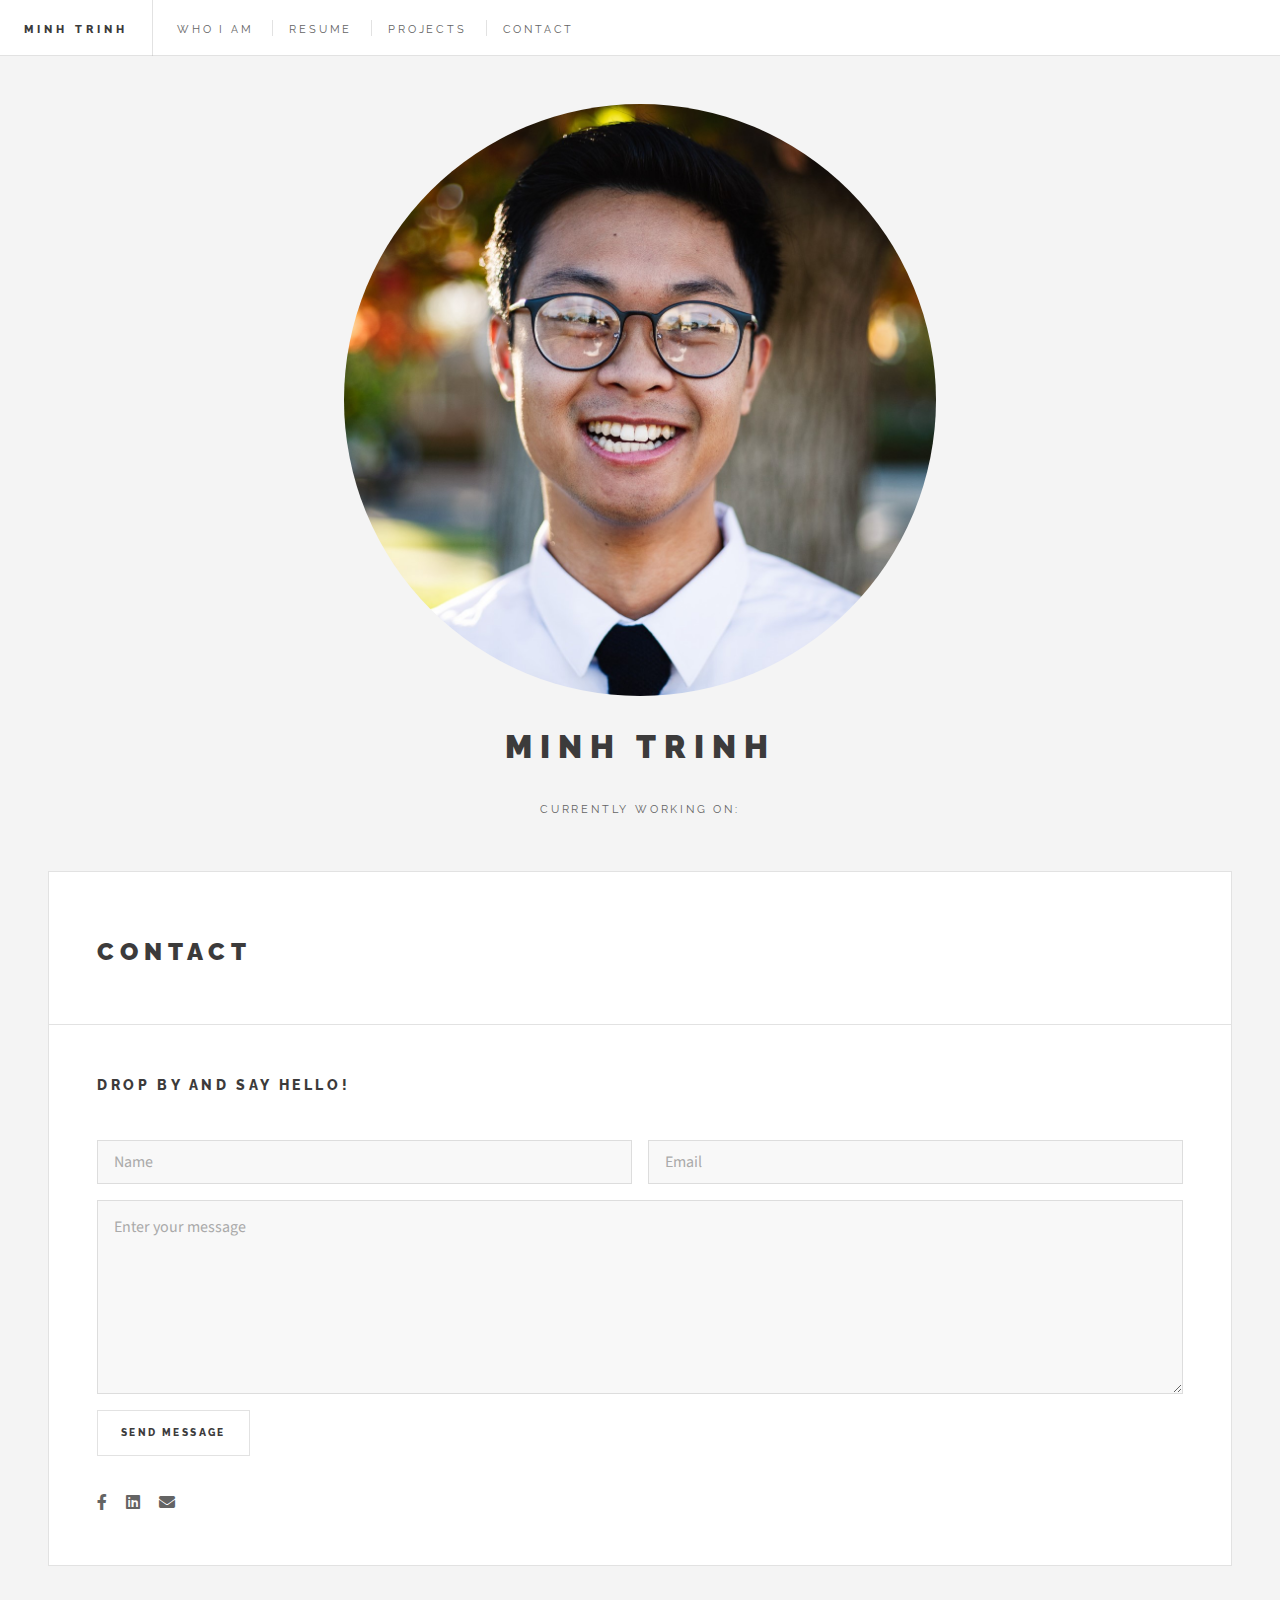
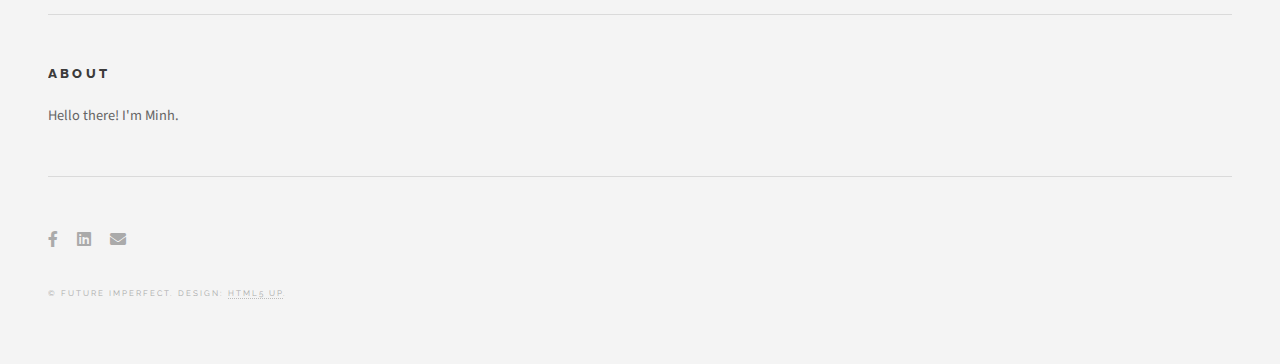
==== contact.html @ dbd1bdc2 "1st commit" ====
<!DOCTYPE HTML>
<!--
	Future Imperfect by HTML5 UP
	html5up.net | @ajlkn
	Free for personal and commercial use under the CCA 3.0 license (html5up.net/license)
-->
<html>
	<head>
		<title>Minh Trinh</title>
		<meta charset="utf-8" />
		<meta name="viewport" content="width=device-width, initial-scale=1, user-scalable=no" />
		<link rel="stylesheet" href="assets/css/main.css" />
	</head>
	<body class="is-preload">

		<!-- Wrapper -->
			<div id="wrapper">

				<!-- Header -->
					<header id="header">
						<h1><a href="index.html">Minh Trinh</a></h1>
						<nav class="links">
							<ul>
								<li><a href="whoiam.html">Who I am</a></li>
								<li><a href="resume.html">Resume</a></li>
								<li><a href="projects.html">Projects</a></li>
								<li><a href="contact.html">Contact</a></li>
							</ul>
						</nav>
					</header>

				<!-- Main -->
					<div id="main">

						<!-- Post -->
							<article class="post">
								<header>
									<div class="title">
										<h2>Contact</a></h2>
									</div>
								</header>
								
								<!-- Form -->
								<section>
									<h3>Drop by and say hello!</h3>
									<br>
									<form method="post" action="send_mail.php">
										<div class="row gtr-uniform">
											<div class="col-6 col-12-xsmall">
												<input type="text" name="name" id="name" value="" placeholder="Name" />
											</div>
											<div class="col-6 col-12-xsmall">
												<input type="email" name="email" id="email" value="" placeholder="Email" />
											</div>
											<div class="col-12">
												<textarea name="comments" id="comments" placeholder="Enter your message" rows="6" maxlength="500"></textarea>
											</div>
											<div class="col-12">
												<ul class="actions">
													<li><input type="submit" value="Send Message" /></li>
												</ul>
											</div>
										</div>
									</form>
								</section>

								<ul class="icons">
									<!-- <li><a href="#" class="icon brands fa-twitter"><span class="label">Twitter</span></a></li> -->
									<li><a href="#" class="icon brands fa-facebook-f"><span class="label">Facebook</span></a></li>
									<!-- <li><a href="#" class="icon brands fa-quote-right"><span class="label">Quotes</span></a></li> -->
									<li><a href="https://www.linkedin.com/in/m-trinh/" class="icon brands fa-linkedin"><span class="label">LinkedIn</span></a></li>
									<li><a href="mailto:mtrinh11@gmail.com" class="icon solid fa-envelope"><span class="label">Email</span></a></li>
								</ul>
							</article>
					</div>

				<!-- Left Sidebar -->
					<section id="sidebar">

						<!-- Intro -->
							<section id="intro">
								<a href="whoiam.html" class="logo"><img src="images/profpic.jpg" alt="Profile Pic" /></a>
								<header>
									<h2>Minh Trinh</h2>
									<p>currently working on: <br>  </p>
								</header>
							</section>

						<!-- About -->
							<section class="blurb">
								<h2>About</h2>
								<p>Hello there! I'm Minh.</p>
								<!-- <ul class="actions">
									<li><a href="#" class="button">Learn More</a></li>
								</ul> -->
							</section>

						<!-- Footer -->
							<section id="footer">
								<ul class="icons">
									<!-- <li><a href="#" class="icon brands fa-twitter"><span class="label">Twitter</span></a></li> -->
									<li><a href="#" class="icon brands fa-facebook-f"><span class="label">Facebook</span></a></li>
									<!-- <li><a href="#" class="icon brands fa-instagram"><span class="label">Instagram</span></a></li> -->
									<li><a href="https://www.linkedin.com/in/m-trinh/" class="icon brands fa-linkedin"><span class="label">LinkedIn</span></a></li>
									<li><a href="mailto:mtrinh11@gmail.com" class="icon solid fa-envelope"><span class="label">Email</span></a></li>
								</ul>
								<p class="copyright">&copy; Future Imperfect. Design: <a href="http://html5up.net">HTML5 UP</a>.</p>
							</section>

					</section>

			</div>

		<!-- Scripts -->
			<script src="assets/js/jquery.min.js"></script>
			<script src="assets/js/browser.min.js"></script>
			<script src="assets/js/breakpoints.min.js"></script>
			<script src="assets/js/util.js"></script>
			<script src="assets/js/main.js"></script>

	</body>
</html>
---- assets/css/main.css ----
@import url(fontawesome-all.min.css);
@import url("https://fonts.googleapis.com/css?family=Source+Sans+Pro:400,700|Raleway:400,800,900");

/*
	Future Imperfect by HTML5 UP
	html5up.net | @ajlkn
	Free for personal and commercial use under the CCA 3.0 license (html5up.net/license)
*/

html, body, div, span, applet, object,
iframe, h1, h2, h3, h4, h5, h6, p, blockquote,
pre, a, abbr, acronym, address, big, cite,
code, del, dfn, em, img, ins, kbd, q, s, samp,
small, strike, strong, sub, sup, tt, var, b,
u, i, center, dl, dt, dd, ol, ul, li, fieldset,
form, label, legend, table, caption, tbody,
tfoot, thead, tr, th, td, article, aside,
canvas, details, embed, figure, figcaption,
footer, header, hgroup, menu, nav, output, ruby,
section, summary, time, mark, audio, video {
	margin: 0;
	padding: 0;
	border: 0;
	font-size: 100%;
	font: inherit;
	vertical-align: baseline;}

article, aside, details, figcaption, figure,
footer, header, hgroup, menu, nav, section {
	display: block;}

body {
	line-height: 1;
}

ol, ul {
	list-style: none;
}

blockquote, q {
	quotes: none;
}

	blockquote:before, blockquote:after, q:before, q:after {
		content: '';
		content: none;
	}

table {
	border-collapse: collapse;
	border-spacing: 0;
}

body {
	-webkit-text-size-adjust: none;
}

mark {
	background-color: transparent;
	color: inherit;
}

input::-moz-focus-inner {
	border: 0;
	padding: 0;
}

input, select, textarea {
	-moz-appearance: none;
	-webkit-appearance: none;
	-ms-appearance: none;
	appearance: none;
}

/* Basic */

	@-ms-viewport {
		width: device-width;
	}

	body {
		-ms-overflow-style: scrollbar;
	}

	@media screen and (max-width: 480px) {

		html, body {
			min-width: 320px;
		}

	}

	html {
		box-sizing: border-box;
	}

	*, *:before, *:after {
		box-sizing: inherit;
	}

	body {
		background: #f4f4f4;
	}

		body.is-preload *, body.is-preload *:before, body.is-preload *:after {
			-moz-animation: none !important;
			-webkit-animation: none !important;
			-ms-animation: none !important;
			animation: none !important;
			-moz-transition: none !important;
			-webkit-transition: none !important;
			-ms-transition: none !important;
			transition: none !important;
		}

/* Type */

	body, input, select, textarea {
		color: #646464;
		font-family: "Source Sans Pro", Helvetica, sans-serif;
		font-size: 14pt;
		font-weight: 400;
		line-height: 1.75;
	}

		@media screen and (max-width: 1680px) {

			body, input, select, textarea {
				font-size: 12pt;
			}

		}

		@media screen and (max-width: 1280px) {

			body, input, select, textarea {
				font-size: 12pt;
			}

		}

		@media screen and (max-width: 980px) {

			body, input, select, textarea {
				font-size: 12pt;
			}

		}

		@media screen and (max-width: 736px) {

			body, input, select, textarea {
				font-size: 12pt;
			}

		}

		@media screen and (max-width: 480px) {

			body, input, select, textarea {
				font-size: 12pt;
			}

		}

	a {
		-moz-transition: color 0.2s ease, border-bottom-color 0.2s ease;
		-webkit-transition: color 0.2s ease, border-bottom-color 0.2s ease;
		-ms-transition: color 0.2s ease, border-bottom-color 0.2s ease;
		transition: color 0.2s ease, border-bottom-color 0.2s ease;
		border-bottom: dotted 1px rgba(160, 160, 160, 0.65);
		color: inherit;
		text-decoration: none;
	}

		a:before {
			-moz-transition: color 0.2s ease;
			-webkit-transition: color 0.2s ease;
			-ms-transition: color 0.2s ease;
			transition: color 0.2s ease;
		}

		a:hover {
			border-bottom-color: transparent;
			color: #2ebaae !important;
		}

			a:hover:before {
				color: #2ebaae !important;
			}

	strong, b {
		color: #3c3b3b;
		font-weight: 700;
	}

	em, i {
		font-style: italic;
	}

	p {
		margin: 0 0 2em 0;
	}

	h1, h2, h3, h4, h5, h6 {
		color: #3c3b3b;
		font-family: "Raleway", Helvetica, sans-serif;
		font-weight: 800;
		letter-spacing: 0.25em;
		line-height: 1.65;
		margin: 0 0 1em 0;
		text-transform: uppercase;
	}

		h1 a, h2 a, h3 a, h4 a, h5 a, h6 a {
			color: inherit;
			border-bottom: 0;
		}

	h2 {
		font-size: 1.1em;
	}

	h3 {
		font-size: 0.9em;
	}

	h4 {
		font-size: 0.7em;
	}

	h5 {
		font-size: 0.7em;
	}

	h6 {
		font-size: 0.7em;
	}

	sub {
		font-size: 0.8em;
		position: relative;
		top: 0.5em;
	}

	sup {
		font-size: 0.8em;
		position: relative;
		top: -0.5em;
	}

	blockquote {
		border-left: solid 4px rgba(160, 160, 160, 0.3);
		font-style: italic;
		margin: 0 0 2em 0;
		padding: 0.5em 0 0.5em 2em;
	}

	code {
		background: rgba(160, 160, 160, 0.075);
		border: solid 1px rgba(160, 160, 160, 0.3);
		font-family: "Courier New", monospace;
		font-size: 0.9em;
		margin: 0 0.25em;
		padding: 0.25em 0.65em;
	}

	pre {
		-webkit-overflow-scrolling: touch;
		font-family: "Courier New", monospace;
		font-size: 0.9em;
		margin: 0 0 2em 0;
	}

		pre code {
			display: block;
			line-height: 1.75em;
			padding: 1em 1.5em;
			overflow-x: auto;
		}

	hr {
		border: 0;
		border-bottom: solid 1px rgba(160, 160, 160, 0.3);
		margin: 2em 0;
	}

		hr.major {
			margin: 3em 0;
		}

	.align-left {
		text-align: left;
	}

	.align-center {
		text-align: center;
	}

	.align-right {
		text-align: right;
	}

/* Row */

	.row {
		display: flex;
		flex-wrap: wrap;
		box-sizing: border-box;
		align-items: stretch;
	}

		.row > * {
			box-sizing: border-box;
		}

		.row.gtr-uniform > * > :last-child {
			margin-bottom: 0;
		}

		.row.aln-left {
			justify-content: flex-start;
		}

		.row.aln-center {
			justify-content: center;
		}

		.row.aln-right {
			justify-content: flex-end;
		}

		.row.aln-top {
			align-items: flex-start;
		}

		.row.aln-middle {
			align-items: center;
		}

		.row.aln-bottom {
			align-items: flex-end;
		}

		.row > .imp {
			order: -1;
		}

		.row > .col-1 {
			width: 8.33333%;
		}

		.row > .off-1 {
			margin-left: 8.33333%;
		}

		.row > .col-2 {
			width: 16.66667%;
		}

		.row > .off-2 {
			margin-left: 16.66667%;
		}

		.row > .col-3 {
			width: 25%;
		}

		.row > .off-3 {
			margin-left: 25%;
		}

		.row > .col-4 {
			width: 33.33333%;
		}

		.row > .off-4 {
			margin-left: 33.33333%;
		}

		.row > .col-5 {
			width: 41.66667%;
		}

		.row > .off-5 {
			margin-left: 41.66667%;
		}

		.row > .col-6 {
			width: 50%;
		}

		.row > .off-6 {
			margin-left: 50%;
		}

		.row > .col-7 {
			width: 58.33333%;
		}

		.row > .off-7 {
			margin-left: 58.33333%;
		}

		.row > .col-8 {
			width: 66.66667%;
		}

		.row > .off-8 {
			margin-left: 66.66667%;
		}

		.row > .col-9 {
			width: 75%;
		}

		.row > .off-9 {
			margin-left: 75%;
		}

		.row > .col-10 {
			width: 83.33333%;
		}

		.row > .off-10 {
			margin-left: 83.33333%;
		}

		.row > .col-11 {
			width: 91.66667%;
		}

		.row > .off-11 {
			margin-left: 91.66667%;
		}

		.row > .col-12 {
			width: 100%;
		}

		.row > .off-12 {
			margin-left: 100%;
		}

		.row.gtr-0 {
			margin-top: 0;
			margin-left: 0em;
		}

			.row.gtr-0 > * {
				padding: 0 0 0 0em;
			}

			.row.gtr-0.gtr-uniform {
				margin-top: 0em;
			}

				.row.gtr-0.gtr-uniform > * {
					padding-top: 0em;
				}

		.row.gtr-25 {
			margin-top: 0;
			margin-left: -0.25em;
		}

			.row.gtr-25 > * {
				padding: 0 0 0 0.25em;
			}

			.row.gtr-25.gtr-uniform {
				margin-top: -0.25em;
			}

				.row.gtr-25.gtr-uniform > * {
					padding-top: 0.25em;
				}

		.row.gtr-50 {
			margin-top: 0;
			margin-left: -0.5em;
		}

			.row.gtr-50 > * {
				padding: 0 0 0 0.5em;
			}

			.row.gtr-50.gtr-uniform {
				margin-top: -0.5em;
			}

				.row.gtr-50.gtr-uniform > * {
					padding-top: 0.5em;
				}

		.row {
			margin-top: 0;
			margin-left: -1em;
		}

			.row > * {
				padding: 0 0 0 1em;
			}

			.row.gtr-uniform {
				margin-top: -1em;
			}

				.row.gtr-uniform > * {
					padding-top: 1em;
				}

		.row.gtr-150 {
			margin-top: 0;
			margin-left: -1.5em;
		}

			.row.gtr-150 > * {
				padding: 0 0 0 1.5em;
			}

			.row.gtr-150.gtr-uniform {
				margin-top: -1.5em;
			}

				.row.gtr-150.gtr-uniform > * {
					padding-top: 1.5em;
				}

		.row.gtr-200 {
			margin-top: 0;
			margin-left: -2em;
		}

			.row.gtr-200 > * {
				padding: 0 0 0 2em;
			}

			.row.gtr-200.gtr-uniform {
				margin-top: -2em;
			}

				.row.gtr-200.gtr-uniform > * {
					padding-top: 2em;
				}

		@media screen and (max-width: 1680px) {

			.row {
				display: flex;
				flex-wrap: wrap;
				box-sizing: border-box;
				align-items: stretch;
			}

				.row > * {
					box-sizing: border-box;
				}

				.row.gtr-uniform > * > :last-child {
					margin-bottom: 0;
				}

				.row.aln-left {
					justify-content: flex-start;
				}

				.row.aln-center {
					justify-content: center;
				}

				.row.aln-right {
					justify-content: flex-end;
				}

				.row.aln-top {
					align-items: flex-start;
				}

				.row.aln-middle {
					align-items: center;
				}

				.row.aln-bottom {
					align-items: flex-end;
				}

				.row > .imp-xlarge {
					order: -1;
				}

				.row > .col-1-xlarge {
					width: 8.33333%;
				}

				.row > .off-1-xlarge {
					margin-left: 8.33333%;
				}

				.row > .col-2-xlarge {
					width: 16.66667%;
				}

				.row > .off-2-xlarge {
					margin-left: 16.66667%;
				}

				.row > .col-3-xlarge {
					width: 25%;
				}

				.row > .off-3-xlarge {
					margin-left: 25%;
				}

				.row > .col-4-xlarge {
					width: 33.33333%;
				}

				.row > .off-4-xlarge {
					margin-left: 33.33333%;
				}

				.row > .col-5-xlarge {
					width: 41.66667%;
				}

				.row > .off-5-xlarge {
					margin-left: 41.66667%;
				}

				.row > .col-6-xlarge {
					width: 50%;
				}

				.row > .off-6-xlarge {
					margin-left: 50%;
				}

				.row > .col-7-xlarge {
					width: 58.33333%;
				}

				.row > .off-7-xlarge {
					margin-left: 58.33333%;
				}

				.row > .col-8-xlarge {
					width: 66.66667%;
				}

				.row > .off-8-xlarge {
					margin-left: 66.66667%;
				}

				.row > .col-9-xlarge {
					width: 75%;
				}

				.row > .off-9-xlarge {
					margin-left: 75%;
				}

				.row > .col-10-xlarge {
					width: 83.33333%;
				}

				.row > .off-10-xlarge {
					margin-left: 83.33333%;
				}

				.row > .col-11-xlarge {
					width: 91.66667%;
				}

				.row > .off-11-xlarge {
					margin-left: 91.66667%;
				}

				.row > .col-12-xlarge {
					width: 100%;
				}

				.row > .off-12-xlarge {
					margin-left: 100%;
				}

				.row.gtr-0 {
					margin-top: 0;
					margin-left: 0em;
				}

					.row.gtr-0 > * {
						padding: 0 0 0 0em;
					}

					.row.gtr-0.gtr-uniform {
						margin-top: 0em;
					}

						.row.gtr-0.gtr-uniform > * {
							padding-top: 0em;
						}

				.row.gtr-25 {
					margin-top: 0;
					margin-left: -0.25em;
				}

					.row.gtr-25 > * {
						padding: 0 0 0 0.25em;
					}

					.row.gtr-25.gtr-uniform {
						margin-top: -0.25em;
					}

						.row.gtr-25.gtr-uniform > * {
							padding-top: 0.25em;
						}

				.row.gtr-50 {
					margin-top: 0;
					margin-left: -0.5em;
				}

					.row.gtr-50 > * {
						padding: 0 0 0 0.5em;
					}

					.row.gtr-50.gtr-uniform {
						margin-top: -0.5em;
					}

						.row.gtr-50.gtr-uniform > * {
							padding-top: 0.5em;
						}

				.row {
					margin-top: 0;
					margin-left: -1em;
				}

					.row > * {
						padding: 0 0 0 1em;
					}

					.row.gtr-uniform {
						margin-top: -1em;
					}

						.row.gtr-uniform > * {
							padding-top: 1em;
						}

				.row.gtr-150 {
					margin-top: 0;
					margin-left: -1.5em;
				}

					.row.gtr-150 > * {
						padding: 0 0 0 1.5em;
					}

					.row.gtr-150.gtr-uniform {
						margin-top: -1.5em;
					}

						.row.gtr-150.gtr-uniform > * {
							padding-top: 1.5em;
						}

				.row.gtr-200 {
					margin-top: 0;
					margin-left: -2em;
				}

					.row.gtr-200 > * {
						padding: 0 0 0 2em;
					}

					.row.gtr-200.gtr-uniform {
						margin-top: -2em;
					}

						.row.gtr-200.gtr-uniform > * {
							padding-top: 2em;
						}

		}

		@media screen and (max-width: 1280px) {

			.row {
				display: flex;
				flex-wrap: wrap;
				box-sizing: border-box;
				align-items: stretch;
			}

				.row > * {
					box-sizing: border-box;
				}

				.row.gtr-uniform > * > :last-child {
					margin-bottom: 0;
				}

				.row.aln-left {
					justify-content: flex-start;
				}

				.row.aln-center {
					justify-content: center;
				}

				.row.aln-right {
					justify-content: flex-end;
				}

				.row.aln-top {
					align-items: flex-start;
				}

				.row.aln-middle {
					align-items: center;
				}

				.row.aln-bottom {
					align-items: flex-end;
				}

				.row > .imp-large {
					order: -1;
				}

				.row > .col-1-large {
					width: 8.33333%;
				}

				.row > .off-1-large {
					margin-left: 8.33333%;
				}

				.row > .col-2-large {
					width: 16.66667%;
				}

				.row > .off-2-large {
					margin-left: 16.66667%;
				}

				.row > .col-3-large {
					width: 25%;
				}

				.row > .off-3-large {
					margin-left: 25%;
				}

				.row > .col-4-large {
					width: 33.33333%;
				}

				.row > .off-4-large {
					margin-left: 33.33333%;
				}

				.row > .col-5-large {
					width: 41.66667%;
				}

				.row > .off-5-large {
					margin-left: 41.66667%;
				}

				.row > .col-6-large {
					width: 50%;
				}

				.row > .off-6-large {
					margin-left: 50%;
				}

				.row > .col-7-large {
					width: 58.33333%;
				}

				.row > .off-7-large {
					margin-left: 58.33333%;
				}

				.row > .col-8-large {
					width: 66.66667%;
				}

				.row > .off-8-large {
					margin-left: 66.66667%;
				}

				.row > .col-9-large {
					width: 75%;
				}

				.row > .off-9-large {
					margin-left: 75%;
				}

				.row > .col-10-large {
					width: 83.33333%;
				}

				.row > .off-10-large {
					margin-left: 83.33333%;
				}

				.row > .col-11-large {
					width: 91.66667%;
				}

				.row > .off-11-large {
					margin-left: 91.66667%;
				}

				.row > .col-12-large {
					width: 100%;
				}

				.row > .off-12-large {
					margin-left: 100%;
				}

				.row.gtr-0 {
					margin-top: 0;
					margin-left: 0em;
				}

					.row.gtr-0 > * {
						padding: 0 0 0 0em;
					}

					.row.gtr-0.gtr-uniform {
						margin-top: 0em;
					}

						.row.gtr-0.gtr-uniform > * {
							padding-top: 0em;
						}

				.row.gtr-25 {
					margin-top: 0;
					margin-left: -0.25em;
				}

					.row.gtr-25 > * {
						padding: 0 0 0 0.25em;
					}

					.row.gtr-25.gtr-uniform {
						margin-top: -0.25em;
					}

						.row.gtr-25.gtr-uniform > * {
							padding-top: 0.25em;
						}

				.row.gtr-50 {
					margin-top: 0;
					margin-left: -0.5em;
				}

					.row.gtr-50 > * {
						padding: 0 0 0 0.5em;
					}

					.row.gtr-50.gtr-uniform {
						margin-top: -0.5em;
					}

						.row.gtr-50.gtr-uniform > * {
							padding-top: 0.5em;
						}

				.row {
					margin-top: 0;
					margin-left: -1em;
				}

					.row > * {
						padding: 0 0 0 1em;
					}

					.row.gtr-uniform {
						margin-top: -1em;
					}

						.row.gtr-uniform > * {
							padding-top: 1em;
						}

				.row.gtr-150 {
					margin-top: 0;
					margin-left: -1.5em;
				}

					.row.gtr-150 > * {
						padding: 0 0 0 1.5em;
					}

					.row.gtr-150.gtr-uniform {
						margin-top: -1.5em;
					}

						.row.gtr-150.gtr-uniform > * {
							padding-top: 1.5em;
						}

				.row.gtr-200 {
					margin-top: 0;
					margin-left: -2em;
				}

					.row.gtr-200 > * {
						padding: 0 0 0 2em;
					}

					.row.gtr-200.gtr-uniform {
						margin-top: -2em;
					}

						.row.gtr-200.gtr-uniform > * {
							padding-top: 2em;
						}

		}

		@media screen and (max-width: 980px) {

			.row {
				display: flex;
				flex-wrap: wrap;
				box-sizing: border-box;
				align-items: stretch;
			}

				.row > * {
					box-sizing: border-box;
				}

				.row.gtr-uniform > * > :last-child {
					margin-bottom: 0;
				}

				.row.aln-left {
					justify-content: flex-start;
				}

				.row.aln-center {
					justify-content: center;
				}

				.row.aln-right {
					justify-content: flex-end;
				}

				.row.aln-top {
					align-items: flex-start;
				}

				.row.aln-middle {
					align-items: center;
				}

				.row.aln-bottom {
					align-items: flex-end;
				}

				.row > .imp-medium {
					order: -1;
				}

				.row > .col-1-medium {
					width: 8.33333%;
				}

				.row > .off-1-medium {
					margin-left: 8.33333%;
				}

				.row > .col-2-medium {
					width: 16.66667%;
				}

				.row > .off-2-medium {
					margin-left: 16.66667%;
				}

				.row > .col-3-medium {
					width: 25%;
				}

				.row > .off-3-medium {
					margin-left: 25%;
				}

				.row > .col-4-medium {
					width: 33.33333%;
				}

				.row > .off-4-medium {
					margin-left: 33.33333%;
				}

				.row > .col-5-medium {
					width: 41.66667%;
				}

				.row > .off-5-medium {
					margin-left: 41.66667%;
				}

				.row > .col-6-medium {
					width: 50%;
				}

				.row > .off-6-medium {
					margin-left: 50%;
				}

				.row > .col-7-medium {
					width: 58.33333%;
				}

				.row > .off-7-medium {
					margin-left: 58.33333%;
				}

				.row > .col-8-medium {
					width: 66.66667%;
				}

				.row > .off-8-medium {
					margin-left: 66.66667%;
				}

				.row > .col-9-medium {
					width: 75%;
				}

				.row > .off-9-medium {
					margin-left: 75%;
				}

				.row > .col-10-medium {
					width: 83.33333%;
				}

				.row > .off-10-medium {
					margin-left: 83.33333%;
				}

				.row > .col-11-medium {
					width: 91.66667%;
				}

				.row > .off-11-medium {
					margin-left: 91.66667%;
				}

				.row > .col-12-medium {
					width: 100%;
				}

				.row > .off-12-medium {
					margin-left: 100%;
				}

				.row.gtr-0 {
					margin-top: 0;
					margin-left: 0em;
				}

					.row.gtr-0 > * {
						padding: 0 0 0 0em;
					}

					.row.gtr-0.gtr-uniform {
						margin-top: 0em;
					}

						.row.gtr-0.gtr-uniform > * {
							padding-top: 0em;
						}

				.row.gtr-25 {
					margin-top: 0;
					margin-left: -0.25em;
				}

					.row.gtr-25 > * {
						padding: 0 0 0 0.25em;
					}

					.row.gtr-25.gtr-uniform {
						margin-top: -0.25em;
					}

						.row.gtr-25.gtr-uniform > * {
							padding-top: 0.25em;
						}

				.row.gtr-50 {
					margin-top: 0;
					margin-left: -0.5em;
				}

					.row.gtr-50 > * {
						padding: 0 0 0 0.5em;
					}

					.row.gtr-50.gtr-uniform {
						margin-top: -0.5em;
					}

						.row.gtr-50.gtr-uniform > * {
							padding-top: 0.5em;
						}

				.row {
					margin-top: 0;
					margin-left: -1em;
				}

					.row > * {
						padding: 0 0 0 1em;
					}

					.row.gtr-uniform {
						margin-top: -1em;
					}

						.row.gtr-uniform > * {
							padding-top: 1em;
						}

				.row.gtr-150 {
					margin-top: 0;
					margin-left: -1.5em;
				}

					.row.gtr-150 > * {
						padding: 0 0 0 1.5em;
					}

					.row.gtr-150.gtr-uniform {
						margin-top: -1.5em;
					}

						.row.gtr-150.gtr-uniform > * {
							padding-top: 1.5em;
						}

				.row.gtr-200 {
					margin-top: 0;
					margin-left: -2em;
				}

					.row.gtr-200 > * {
						padding: 0 0 0 2em;
					}

					.row.gtr-200.gtr-uniform {
						margin-top: -2em;
					}

						.row.gtr-200.gtr-uniform > * {
							padding-top: 2em;
						}

		}

		@media screen and (max-width: 736px) {

			.row {
				display: flex;
				flex-wrap: wrap;
				box-sizing: border-box;
				align-items: stretch;
			}

				.row > * {
					box-sizing: border-box;
				}

				.row.gtr-uniform > * > :last-child {
					margin-bottom: 0;
				}

				.row.aln-left {
					justify-content: flex-start;
				}

				.row.aln-center {
					justify-content: center;
				}

				.row.aln-right {
					justify-content: flex-end;
				}

				.row.aln-top {
					align-items: flex-start;
				}

				.row.aln-middle {
					align-items: center;
				}

				.row.aln-bottom {
					align-items: flex-end;
				}

				.row > .imp-small {
					order: -1;
				}

				.row > .col-1-small {
					width: 8.33333%;
				}

				.row > .off-1-small {
					margin-left: 8.33333%;
				}

				.row > .col-2-small {
					width: 16.66667%;
				}

				.row > .off-2-small {
					margin-left: 16.66667%;
				}

				.row > .col-3-small {
					width: 25%;
				}

				.row > .off-3-small {
					margin-left: 25%;
				}

				.row > .col-4-small {
					width: 33.33333%;
				}

				.row > .off-4-small {
					margin-left: 33.33333%;
				}

				.row > .col-5-small {
					width: 41.66667%;
				}

				.row > .off-5-small {
					margin-left: 41.66667%;
				}

				.row > .col-6-small {
					width: 50%;
				}

				.row > .off-6-small {
					margin-left: 50%;
				}

				.row > .col-7-small {
					width: 58.33333%;
				}

				.row > .off-7-small {
					margin-left: 58.33333%;
				}

				.row > .col-8-small {
					width: 66.66667%;
				}

				.row > .off-8-small {
					margin-left: 66.66667%;
				}

				.row > .col-9-small {
					width: 75%;
				}

				.row > .off-9-small {
					margin-left: 75%;
				}

				.row > .col-10-small {
					width: 83.33333%;
				}

				.row > .off-10-small {
					margin-left: 83.33333%;
				}

				.row > .col-11-small {
					width: 91.66667%;
				}

				.row > .off-11-small {
					margin-left: 91.66667%;
				}

				.row > .col-12-small {
					width: 100%;
				}

				.row > .off-12-small {
					margin-left: 100%;
				}

				.row.gtr-0 {
					margin-top: 0;
					margin-left: 0em;
				}

					.row.gtr-0 > * {
						padding: 0 0 0 0em;
					}

					.row.gtr-0.gtr-uniform {
						margin-top: 0em;
					}

						.row.gtr-0.gtr-uniform > * {
							padding-top: 0em;
						}

				.row.gtr-25 {
					margin-top: 0;
					margin-left: -0.25em;
				}

					.row.gtr-25 > * {
						padding: 0 0 0 0.25em;
					}

					.row.gtr-25.gtr-uniform {
						margin-top: -0.25em;
					}

						.row.gtr-25.gtr-uniform > * {
							padding-top: 0.25em;
						}

				.row.gtr-50 {
					margin-top: 0;
					margin-left: -0.5em;
				}

					.row.gtr-50 > * {
						padding: 0 0 0 0.5em;
					}

					.row.gtr-50.gtr-uniform {
						margin-top: -0.5em;
					}

						.row.gtr-50.gtr-uniform > * {
							padding-top: 0.5em;
						}

				.row {
					margin-top: 0;
					margin-left: -1em;
				}

					.row > * {
						padding: 0 0 0 1em;
					}

					.row.gtr-uniform {
						margin-top: -1em;
					}

						.row.gtr-uniform > * {
							padding-top: 1em;
						}

				.row.gtr-150 {
					margin-top: 0;
					margin-left: -1.5em;
				}

					.row.gtr-150 > * {
						padding: 0 0 0 1.5em;
					}

					.row.gtr-150.gtr-uniform {
						margin-top: -1.5em;
					}

						.row.gtr-150.gtr-uniform > * {
							padding-top: 1.5em;
						}

				.row.gtr-200 {
					margin-top: 0;
					margin-left: -2em;
				}

					.row.gtr-200 > * {
						padding: 0 0 0 2em;
					}

					.row.gtr-200.gtr-uniform {
						margin-top: -2em;
					}

						.row.gtr-200.gtr-uniform > * {
							padding-top: 2em;
						}

		}

		@media screen and (max-width: 480px) {

			.row {
				display: flex;
				flex-wrap: wrap;
				box-sizing: border-box;
				align-items: stretch;
			}

				.row > * {
					box-sizing: border-box;
				}

				.row.gtr-uniform > * > :last-child {
					margin-bottom: 0;
				}

				.row.aln-left {
					justify-content: flex-start;
				}

				.row.aln-center {
					justify-content: center;
				}

				.row.aln-right {
					justify-content: flex-end;
				}

				.row.aln-top {
					align-items: flex-start;
				}

				.row.aln-middle {
					align-items: center;
				}

				.row.aln-bottom {
					align-items: flex-end;
				}

				.row > .imp-xsmall {
					order: -1;
				}

				.row > .col-1-xsmall {
					width: 8.33333%;
				}

				.row > .off-1-xsmall {
					margin-left: 8.33333%;
				}

				.row > .col-2-xsmall {
					width: 16.66667%;
				}

				.row > .off-2-xsmall {
					margin-left: 16.66667%;
				}

				.row > .col-3-xsmall {
					width: 25%;
				}

				.row > .off-3-xsmall {
					margin-left: 25%;
				}

				.row > .col-4-xsmall {
					width: 33.33333%;
				}

				.row > .off-4-xsmall {
					margin-left: 33.33333%;
				}

				.row > .col-5-xsmall {
					width: 41.66667%;
				}

				.row > .off-5-xsmall {
					margin-left: 41.66667%;
				}

				.row > .col-6-xsmall {
					width: 50%;
				}

				.row > .off-6-xsmall {
					margin-left: 50%;
				}

				.row > .col-7-xsmall {
					width: 58.33333%;
				}

				.row > .off-7-xsmall {
					margin-left: 58.33333%;
				}

				.row > .col-8-xsmall {
					width: 66.66667%;
				}

				.row > .off-8-xsmall {
					margin-left: 66.66667%;
				}

				.row > .col-9-xsmall {
					width: 75%;
				}

				.row > .off-9-xsmall {
					margin-left: 75%;
				}

				.row > .col-10-xsmall {
					width: 83.33333%;
				}

				.row > .off-10-xsmall {
					margin-left: 83.33333%;
				}

				.row > .col-11-xsmall {
					width: 91.66667%;
				}

				.row > .off-11-xsmall {
					margin-left: 91.66667%;
				}

				.row > .col-12-xsmall {
					width: 100%;
				}

				.row > .off-12-xsmall {
					margin-left: 100%;
				}

				.row.gtr-0 {
					margin-top: 0;
					margin-left: 0em;
				}

					.row.gtr-0 > * {
						padding: 0 0 0 0em;
					}

					.row.gtr-0.gtr-uniform {
						margin-top: 0em;
					}

						.row.gtr-0.gtr-uniform > * {
							padding-top: 0em;
						}

				.row.gtr-25 {
					margin-top: 0;
					margin-left: -0.25em;
				}

					.row.gtr-25 > * {
						padding: 0 0 0 0.25em;
					}

					.row.gtr-25.gtr-uniform {
						margin-top: -0.25em;
					}

						.row.gtr-25.gtr-uniform > * {
							padding-top: 0.25em;
						}

				.row.gtr-50 {
					margin-top: 0;
					margin-left: -0.5em;
				}

					.row.gtr-50 > * {
						padding: 0 0 0 0.5em;
					}

					.row.gtr-50.gtr-uniform {
						margin-top: -0.5em;
					}

						.row.gtr-50.gtr-uniform > * {
							padding-top: 0.5em;
						}

				.row {
					margin-top: 0;
					margin-left: -1em;
				}

					.row > * {
						padding: 0 0 0 1em;
					}

					.row.gtr-uniform {
						margin-top: -1em;
					}

						.row.gtr-uniform > * {
							padding-top: 1em;
						}

				.row.gtr-150 {
					margin-top: 0;
					margin-left: -1.5em;
				}

					.row.gtr-150 > * {
						padding: 0 0 0 1.5em;
					}

					.row.gtr-150.gtr-uniform {
						margin-top: -1.5em;
					}

						.row.gtr-150.gtr-uniform > * {
							padding-top: 1.5em;
						}

				.row.gtr-200 {
					margin-top: 0;
					margin-left: -2em;
				}

					.row.gtr-200 > * {
						padding: 0 0 0 2em;
					}

					.row.gtr-200.gtr-uniform {
						margin-top: -2em;
					}

						.row.gtr-200.gtr-uniform > * {
							padding-top: 2em;
						}

		}

/* Author */

	.author {
		display: -moz-flex;
		display: -webkit-flex;
		display: -ms-flex;
		display: flex;
		-moz-flex-direction: row;
		-webkit-flex-direction: row;
		-ms-flex-direction: row;
		flex-direction: row;
		-moz-align-items: center;
		-webkit-align-items: center;
		-ms-align-items: center;
		align-items: center;
		-moz-justify-content: -moz-flex-end;
		-webkit-justify-content: -webkit-flex-end;
		-ms-justify-content: -ms-flex-end;
		justify-content: flex-end;
		border-bottom: 0;
		font-family: "Raleway", Helvetica, sans-serif;
		font-size: 0.6em;
		font-weight: 400;
		letter-spacing: 0.25em;
		text-transform: uppercase;
		white-space: nowrap;
	}

		.author .name {
			-moz-transition: border-bottom-color 0.2s ease;
			-webkit-transition: border-bottom-color 0.2s ease;
			-ms-transition: border-bottom-color 0.2s ease;
			transition: border-bottom-color 0.2s ease;
			border-bottom: dotted 1px rgba(160, 160, 160, 0.65);
			display: block;
			margin: 0 1.5em 0 0;
		}

		.author img {
			border-radius: 100%;
			display: block;
			width: 4em;
		}

		.author:hover .name {
			border-bottom-color: transparent;
	}

/* Blurb */

	.blurb h2 {
		font-size: 0.8em;
		margin: 0 0 1.5em 0;
	}

	.blurb h3 {
		font-size: 0.7em;
	}

	.blurb p {
		font-size: 0.9em;
	}

/* Box */

	.box {
		border: solid 1px rgba(160, 160, 160, 0.3);
		margin-bottom: 2em;
		padding: 1.5em;
	}

		.box > :last-child,
		.box > :last-child > :last-child,
		.box > :last-child > :last-child > :last-child {
			margin-bottom: 0;
		}

		.box.alt {
			border: 0;
			border-radius: 0;
			padding: 0;
		}

/* Button */

	input[type="submit"],
	input[type="reset"],
	input[type="button"],
	button,
	.button {
		-moz-appearance: none;
		-webkit-appearance: none;
		-ms-appearance: none;
		appearance: none;
		-moz-transition: background-color 0.2s ease, box-shadow 0.2s ease, color 0.2s ease;
		-webkit-transition: background-color 0.2s ease, box-shadow 0.2s ease, color 0.2s ease;
		-ms-transition: background-color 0.2s ease, box-shadow 0.2s ease, color 0.2s ease;
		transition: background-color 0.2s ease, box-shadow 0.2s ease, color 0.2s ease;
		background-color: transparent;
		border: 0;
		box-shadow: inset 0 0 0 1px rgba(160, 160, 160, 0.3);
		color: #3c3b3b !important;
		cursor: pointer;
		display: inline-block;
		font-family: "Raleway", Helvetica, sans-serif;
		font-size: 0.6em;
		font-weight: 800;
		height: 4.8125em;
		letter-spacing: 0.25em;
		line-height: 4.8125em;
		padding: 0 2.5em;
		text-align: center;
		text-decoration: none;
		text-transform: uppercase;
		white-space: nowrap;
	}

		input[type="submit"]:hover,
		input[type="reset"]:hover,
		input[type="button"]:hover,
		button:hover,
		.button:hover {
			box-shadow: inset 0 0 0 1px #2ebaae;
			color: #2ebaae !important;
		}

			input[type="submit"]:hover:active,
			input[type="reset"]:hover:active,
			input[type="button"]:hover:active,
			button:hover:active,
			.button:hover:active {
				background-color: rgba(46, 186, 174, 0.05);
			}

		input[type="submit"]:before, input[type="submit"]:after,
		input[type="reset"]:before,
		input[type="reset"]:after,
		input[type="button"]:before,
		input[type="button"]:after,
		button:before,
		button:after,
		.button:before,
		.button:after {
			color: #aaaaaa;
			position: relative;
		}

		input[type="submit"]:before,
		input[type="reset"]:before,
		input[type="button"]:before,
		button:before,
		.button:before {
			left: -1em;
			padding: 0 0 0 0.75em;
		}

		input[type="submit"]:after,
		input[type="reset"]:after,
		input[type="button"]:after,
		button:after,
		.button:after {
			left: 1em;
			padding: 0 0.75em 0 0;
		}

		input[type="submit"].fit,
		input[type="reset"].fit,
		input[type="button"].fit,
		button.fit,
		.button.fit {
			width: 100%;
		}

		input[type="submit"].large,
		input[type="reset"].large,
		input[type="button"].large,
		button.large,
		.button.large {
			font-size: 0.7em;
			padding: 0 3em;
		}

		input[type="submit"].small,
		input[type="reset"].small,
		input[type="button"].small,
		button.small,
		.button.small {
			font-size: 0.5em;
		}

		input[type="submit"].disabled, input[type="submit"]:disabled,
		input[type="reset"].disabled,
		input[type="reset"]:disabled,
		input[type="button"].disabled,
		input[type="button"]:disabled,
		button.disabled,
		button:disabled,
		.button.disabled,
		.button:disabled {
			pointer-events: none;
			color: rgba(160, 160, 160, 0.3) !important;
		}

			input[type="submit"].disabled:before, input[type="submit"]:disabled:before,
			input[type="reset"].disabled:before,
			input[type="reset"]:disabled:before,
			input[type="button"].disabled:before,
			input[type="button"]:disabled:before,
			button.disabled:before,
			button:disabled:before,
			.button.disabled:before,
			.button:disabled:before {
				color: rgba(160, 160, 160, 0.3) !important;
			}

/* Form */

	form {
		margin: 0 0 2em 0;
	}

		form.search {
			text-decoration: none;
			position: relative;
		}

			form.search:before {
				-moz-osx-font-smoothing: grayscale;
				-webkit-font-smoothing: antialiased;
				display: inline-block;
				font-style: normal;
				font-variant: normal;
				text-rendering: auto;
				line-height: 1;
				text-transform: none !important;
				font-family: 'Font Awesome 5 Free';
				font-weight: 900;
			}

			form.search:before {
				color: #aaaaaa;
				content: '\f002';
				display: block;
				height: 2.75em;
				left: 0;
				line-height: 2.75em;
				position: absolute;
				text-align: center;
				top: 0;
				width: 2.5em;
			}

			form.search > input:first-child {
				padding-left: 2.5em;
			}

	label {
		color: #3c3b3b;
		display: block;
		font-size: 0.9em;
		font-weight: 700;
		margin: 0 0 1em 0;
	}

	input[type="text"],
	input[type="password"],
	input[type="email"],
	input[type="tel"],
	select,
	textarea {
		-moz-appearance: none;
		-webkit-appearance: none;
		-ms-appearance: none;
		appearance: none;
		background: rgba(160, 160, 160, 0.075);
		border: none;
		border: solid 1px rgba(160, 160, 160, 0.3);
		border-radius: 0;
		color: inherit;
		display: block;
		outline: 0;
		padding: 0 1em;
		text-decoration: none;
		width: 100%;
	}

		input[type="text"]:invalid,
		input[type="password"]:invalid,
		input[type="email"]:invalid,
		input[type="tel"]:invalid,
		select:invalid,
		textarea:invalid {
			box-shadow: none;
		}

		input[type="text"]:focus,
		input[type="password"]:focus,
		input[type="email"]:focus,
		input[type="tel"]:focus,
		select:focus,
		textarea:focus {
			border-color: #2ebaae;
			box-shadow: inset 0 0 0 1px #2ebaae;
		}

	.select-wrapper {
		text-decoration: none;
		display: block;
		position: relative;
	}

		.select-wrapper:before {
			-moz-osx-font-smoothing: grayscale;
			-webkit-font-smoothing: antialiased;
			display: inline-block;
			font-style: normal;
			font-variant: normal;
			text-rendering: auto;
			line-height: 1;
			text-transform: none !important;
			font-family: 'Font Awesome 5 Free';
			font-weight: 900;
		}

		.select-wrapper:before {
			color: rgba(160, 160, 160, 0.3);
			content: '\f078';
			display: block;
			height: 2.75em;
			line-height: 2.75em;
			pointer-events: none;
			position: absolute;
			right: 0;
			text-align: center;
			top: 0;
			width: 2.75em;
		}

		.select-wrapper select::-ms-expand {
			display: none;
		}

	select {
		background-image: url("data:image/svg+xml;charset=utf8,%3Csvg xmlns='http://www.w3.org/2000/svg' width='40' height='40' preserveAspectRatio='none' viewBox='0 0 40 40'%3E%3Cpath d='M9.4,12.3l10.4,10.4l10.4-10.4c0.2-0.2,0.5-0.4,0.9-0.4c0.3,0,0.6,0.1,0.9,0.4l3.3,3.3c0.2,0.2,0.4,0.5,0.4,0.9 c0,0.4-0.1,0.6-0.4,0.9L20.7,31.9c-0.2,0.2-0.5,0.4-0.9,0.4c-0.3,0-0.6-0.1-0.9-0.4L4.3,17.3c-0.2-0.2-0.4-0.5-0.4-0.9 c0-0.4,0.1-0.6,0.4-0.9l3.3-3.3c0.2-0.2,0.5-0.4,0.9-0.4S9.1,12.1,9.4,12.3z' fill='rgba(160, 160, 160, 0.3)' /%3E%3C/svg%3E");
		background-size: 1.25rem;
		background-repeat: no-repeat;
		background-position: calc(100% - 1rem) center;
		height: 2.75em;
		padding-right: 2.75em;
		text-overflow: ellipsis;
	}

		select option {
			color: #3c3b3b;
			background: #ffffff;
		}

		select:focus::-ms-value {
			background-color: transparent;
		}

		select::-ms-expand {
			display: none;
		}

	input[type="text"],
	input[type="password"],
	input[type="email"],
	select {
		height: 2.75em;
	}

	textarea {
		padding: 0.75em 1em;
	}

	input[type="checkbox"],
	input[type="radio"] {
		-moz-appearance: none;
		-webkit-appearance: none;
		-ms-appearance: none;
		appearance: none;
		display: block;
		float: left;
		margin-right: -2em;
		opacity: 0;
		width: 1em;
		z-index: -1;
	}

		input[type="checkbox"] + label,
		input[type="radio"] + label {
			text-decoration: none;
			color: #646464;
			cursor: pointer;
			display: inline-block;
			font-size: 1em;
			font-weight: 400;
			padding-left: 2.4em;
			padding-right: 0.75em;
			position: relative;
		}

			input[type="checkbox"] + label:before,
			input[type="radio"] + label:before {
				-moz-osx-font-smoothing: grayscale;
				-webkit-font-smoothing: antialiased;
				display: inline-block;
				font-style: normal;
				font-variant: normal;
				text-rendering: auto;
				line-height: 1;
				text-transform: none !important;
				font-family: 'Font Awesome 5 Free';
				font-weight: 900;
			}

			input[type="checkbox"] + label:before,
			input[type="radio"] + label:before {
				background: rgba(160, 160, 160, 0.075);
				border: solid 1px rgba(160, 160, 160, 0.3);
				content: '';
				display: inline-block;
				font-size: 0.8em;
				height: 2.0625em;
				left: 0;
				line-height: 2.0625em;
				position: absolute;
				text-align: center;
				top: 0;
				width: 2.0625em;
			}

		input[type="checkbox"]:checked + label:before,
		input[type="radio"]:checked + label:before {
			background: #3c3b3b;
			border-color: #3c3b3b;
			color: #ffffff;
			content: '\f00c';
		}

		input[type="checkbox"]:focus + label:before,
		input[type="radio"]:focus + label:before {
			border-color: #2ebaae;
			box-shadow: 0 0 0 1px #2ebaae;
		}

	input[type="radio"] + label:before {
		border-radius: 100%;
	}

	::-webkit-input-placeholder {
		color: #aaaaaa !important;
		opacity: 1.0;
	}

	:-moz-placeholder {
		color: #aaaaaa !important;
		opacity: 1.0;
	}

	::-moz-placeholder {
		color: #aaaaaa !important;
		opacity: 1.0;
	}

	:-ms-input-placeholder {
		color: #aaaaaa !important;
		opacity: 1.0;
	}

/* Icon */

	.icon {
		text-decoration: none;
		border-bottom: none;
		position: relative;
	}

		.icon:before {
			-moz-osx-font-smoothing: grayscale;
			-webkit-font-smoothing: antialiased;
			display: inline-block;
			font-style: normal;
			font-variant: normal;
			text-rendering: auto;
			line-height: 1;
			text-transform: none !important;
			font-family: 'Font Awesome 5 Free';
			font-weight: 400;
		}

		.icon > .label {
			display: none;
		}

		.icon:before {
			line-height: inherit;
		}

		.icon.solid:before {
			font-weight: 900;
		}

		.icon.brands:before {
			font-family: 'Font Awesome 5 Brands';
		}

		.icon.suffix:before {
			float: right;
		}

/* Image */

	.image {
		border: 0;
		display: inline-block;
		position: relative;
	}

		.image img {
			display: block;
		}

		.image.left, .image.right {
			max-width: 40%;
		}

			.image.left img, .image.right img {
				width: 100%;
			}

		.image.left {
			float: left;
			padding: 0 1.5em 1em 0;
			top: 0.25em;
		}

		.image.right {
			float: right;
			padding: 0 0 1em 1.5em;
			top: 0.25em;
		}

		.image.fit {
			display: block;
			margin: 0 0 2em 0;
			width: 100%;
		}

			.image.fit img {
				width: 100%;
			}

		.image.featured {
			display: block;
			margin: 0 0 3em 0;
			width: 100%;
		}

			.image.featured img {
				width: 100%;
			}

			@media screen and (max-width: 736px) {

				.image.featured {
					margin: 0 0 1.5em 0;
				}

			}

		.image.main {
			display: block;
			margin: 0 0 3em 0;
			width: 100%;
		}

			.image.main img {
				width: 100%;
			}

/* List */

	ol {
		list-style: decimal;
		margin: 0 0 2em 0;
		padding-left: 1.25em;
	}

		ol li {
			padding-left: 0.25em;
		}

	resumelist {
		list-style-type: circle;
		list-style-position: outside;
		margin-left: 1.5em;
		text-indent: -1.5em;
	}

	ul {
		list-style: disc;
		margin: 0 0 2em 0;
		padding-left: 1em;
	}

		ul li {
			padding-left: 0.5em;
		}


		ul.alt {
			list-style: none;
			padding-left: 0;
		}

			ul.alt li {
				border-top: solid 1px rgba(160, 160, 160, 0.3);
				padding: 0.5em 0;
			}

				ul.alt li:first-child {
					border-top: 0;
					padding-top: 0;
				}

	dl {
		margin: 0 0 2em 0;
	}

		dl dt {
			display: block;
			font-weight: 700;
			margin: 0 0 1em 0;
		}

		dl dd {
			margin-left: 2em;
		}

/* Actions */

	ul.actions {
		display: -moz-flex;
		display: -webkit-flex;
		display: -ms-flex;
		display: flex;
		cursor: default;
		list-style: none;
		margin-left: -1em;
		padding-left: 0;
	}

		ul.actions li {
			padding: 0 0 0 1em;
			vertical-align: middle;
		}

		ul.actions.special {
			-moz-justify-content: center;
			-webkit-justify-content: center;
			-ms-justify-content: center;
			justify-content: center;
			width: 100%;
			margin-left: 0;
		}

			ul.actions.special li:first-child {
				padding-left: 0;
			}

		ul.actions.stacked {
			-moz-flex-direction: column;
			-webkit-flex-direction: column;
			-ms-flex-direction: column;
			flex-direction: column;
			margin-left: 0;
		}

			ul.actions.stacked li {
				padding: 1.3em 0 0 0;
			}

				ul.actions.stacked li:first-child {
					padding-top: 0;
				}

		ul.actions.fit {
			width: calc(100% + 1em);
		}

			ul.actions.fit li {
				-moz-flex-grow: 1;
				-webkit-flex-grow: 1;
				-ms-flex-grow: 1;
				flex-grow: 1;
				-moz-flex-shrink: 1;
				-webkit-flex-shrink: 1;
				-ms-flex-shrink: 1;
				flex-shrink: 1;
				width: 100%;
			}

				ul.actions.fit li > * {
					width: 100%;
				}

			ul.actions.fit.stacked {
				width: 100%;
			}

		@media screen and (max-width: 480px) {

			ul.actions:not(.fixed) {
				-moz-flex-direction: column;
				-webkit-flex-direction: column;
				-ms-flex-direction: column;
				flex-direction: column;
				margin-left: 0;
				width: 100% !important;
			}

				ul.actions:not(.fixed) li {
					-moz-flex-grow: 1;
					-webkit-flex-grow: 1;
					-ms-flex-grow: 1;
					flex-grow: 1;
					-moz-flex-shrink: 1;
					-webkit-flex-shrink: 1;
					-ms-flex-shrink: 1;
					flex-shrink: 1;
					padding: 1em 0 0 0;
					text-align: center;
					width: 100%;
				}

					ul.actions:not(.fixed) li > * {
						width: 100%;
					}

					ul.actions:not(.fixed) li:first-child {
						padding-top: 0;
					}

					ul.actions:not(.fixed) li input[type="submit"],
					ul.actions:not(.fixed) li input[type="reset"],
					ul.actions:not(.fixed) li input[type="button"],
					ul.actions:not(.fixed) li button,
					ul.actions:not(.fixed) li .button {
						width: 100%;
					}

						ul.actions:not(.fixed) li input[type="submit"].icon:before,
						ul.actions:not(.fixed) li input[type="reset"].icon:before,
						ul.actions:not(.fixed) li input[type="button"].icon:before,
						ul.actions:not(.fixed) li button.icon:before,
						ul.actions:not(.fixed) li .button.icon:before {
							margin-left: -0.5em;
						}

		}

/* Icons */

	ul.icons {
		cursor: default;
		list-style: none;
		padding-left: 0;
	}

		ul.icons li {
			display: inline-block;
			padding: 0 1em 0 0;
		}

			ul.icons li:last-child {
				padding-right: 0;
			}

			ul.icons li > * {
				border: 0;
			}

				ul.icons li > * .label {
					display: none;
				}

/* Posts */

	ul.posts {
		list-style: none;
		padding: 0;
	}

		ul.posts li {
			border-top: dotted 1px rgba(160, 160, 160, 0.3);
			margin: 1.5em 0 0 0;
			padding: 1.5em 0 0 0;
		}

			ul.posts li:first-child {
				border-top: 0;
				margin-top: 0;
				padding-top: 0;
			}

		ul.posts article {
			display: -moz-flex;
			display: -webkit-flex;
			display: -ms-flex;
			display: flex;
			-moz-align-items: -moz-flex-start;
			-webkit-align-items: -webkit-flex-start;
			-ms-align-items: -ms-flex-start;
			align-items: flex-start;
			-moz-flex-direction: row-reverse;
			-webkit-flex-direction: row-reverse;
			-ms-flex-direction: row-reverse;
			flex-direction: row-reverse;
		}

			ul.posts article .image {
				display: block;
				margin-right: 1.5em;
				min-width: 4em;
				width: 4em;
			}

				ul.posts article .image img {
					width: 100%;
				}

			ul.posts article header {
				-moz-flex-grow: 1;
				-webkit-flex-grow: 1;
				-ms-flex-grow: 1;
				flex-grow: 1;
				-ms-flex: 1;
			}

				ul.posts article header h3 {
					font-size: 0.7em;
					margin-top: 0.125em;
				}

				ul.posts article header .published {
					display: block;
					font-family: "Raleway", Helvetica, sans-serif;
					font-size: 0.6em;
					font-weight: 400;
					letter-spacing: 0.25em;
					margin: -0.625em 0 1.7em 0;
					text-transform: uppercase;
				}

				ul.posts article header > :last-child {
					margin-bottom: 0;
				}

/* Mini Post */

	.mini-post {
		display: -moz-flex;
		display: -webkit-flex;
		display: -ms-flex;
		display: flex;
		-moz-flex-direction: column-reverse;
		-webkit-flex-direction: column-reverse;
		-ms-flex-direction: column-reverse;
		flex-direction: column-reverse;
		background: #ffffff;
		border: solid 1px rgba(160, 160, 160, 0.3);
		margin: 0 0 2em 0;
	}

		.mini-post .image {
			overflow: hidden;
			width: 100%;
		}

			.mini-post .image img {
				-moz-transition: -moz-transform 0.2s ease-out;
				-webkit-transition: -webkit-transform 0.2s ease-out;
				-ms-transition: -ms-transform 0.2s ease-out;
				transition: transform 0.2s ease-out;
				width: 100%;
			}

			.mini-post .image:hover img {
				-moz-transform: scale(1.05);
				-webkit-transform: scale(1.05);
				-ms-transform: scale(1.05);
				transform: scale(1.05);
			}

		.mini-post header {
			padding: 1.25em 4.25em 0.1em 1.25em ;
			min-height: 4em;
			position: relative;
			-moz-flex-grow: 1;
			-webkit-flex-grow: 1;
			-ms-flex-grow: 1;
			flex-grow: 1;
		}

			.mini-post header h3 {
				font-size: 0.7em;
			}

			.mini-post header .published {
				display: block;
				font-family: "Raleway", Helvetica, sans-serif;
				font-size: 0.6em;
				font-weight: 400;
				letter-spacing: 0.25em;
				margin: -0.625em 0 1.7em 0;
				text-transform: uppercase;
			}

			.mini-post header .author {
				position: absolute;
				right: 2em;
				top: 2em;
			}

	.mini-posts {
		margin: 0 0 2em 0;
	}

		@media screen and (max-width: 1280px) {

			.mini-posts {
				display: -moz-flex;
				display: -webkit-flex;
				display: -ms-flex;
				display: flex;
				-moz-flex-wrap: wrap;
				-webkit-flex-wrap: wrap;
				-ms-flex-wrap: wrap;
				flex-wrap: wrap;
				width: calc(100% + 2em);
			}

				.mini-posts > * {
					margin: 2em 2em 0 0;
					width: calc(50% - 2em);
				}

				.mini-posts > :nth-child(-n + 2) {
					margin-top: 0;
				}

		}

		@media screen and (max-width: 480px) {

			.mini-posts {
				display: block;
				width: 100%;
			}

				.mini-posts > * {
					margin: 0 0 2em 0;
					width: 100%;
				}

		}

/* Post */

	.post {
		padding: 3em 3em 1em 3em ;
		background: #ffffff;
		border: solid 1px rgba(160, 160, 160, 0.3);
		margin: 0 0 3em 0;
		position: relative;
	}

		.post > header {
			display: -moz-flex;
			display: -webkit-flex;
			display: -ms-flex;
			display: flex;
			border-bottom: solid 1px rgba(160, 160, 160, 0.3);
			left: -3em;
			margin: -3em 0 3em 0;
			position: relative;
			width: calc(100% + 6em);
		}

			.post > header .title {
				-moz-flex-grow: 1;
				-webkit-flex-grow: 1;
				-ms-flex-grow: 1;
				flex-grow: 1;
				-ms-flex: 1;
				padding: 3.75em 3em 3.3em 3em;
			}

				.post > header .title h2 {
					font-weight: 900;
					font-size: 1.5em;
				}

				.post > header .title > :last-child {
					margin-bottom: 0;
				}

			.post > header .meta {
				padding: 3.75em 3em 1.75em 3em ;
				border-left: solid 1px rgba(160, 160, 160, 0.3);
				min-width: 17em;
				text-align: right;
				width: 17em;
			}

				.post > header .meta > * {
					margin: 0 0 1em 0;
				}

				.post > header .meta > :last-child {
					margin-bottom: 0;
				}

				.post > header .meta .published {
					color: #3c3b3b;
					display: block;
					font-family: "Raleway", Helvetica, sans-serif;
					font-size: 0.7em;
					font-weight: 800;
					letter-spacing: 0.25em;
					margin-top: 0.5em;
					text-transform: uppercase;
					white-space: nowrap;
				}

		.post > a.image.featured {
			overflow: hidden;
		}

			.post > a.image.featured img {
				-moz-transition: -moz-transform 0.2s ease-out;
				-webkit-transition: -webkit-transform 0.2s ease-out;
				-ms-transition: -ms-transform 0.2s ease-out;
				transition: transform 0.2s ease-out;
			}

			.post > a.image.featured:hover img {
				-moz-transform: scale(1.05);
				-webkit-transform: scale(1.05);
				-ms-transform: scale(1.05);
				transform: scale(1.05);
			}

		.post > footer {
			display: -moz-flex;
			display: -webkit-flex;
			display: -ms-flex;
			display: flex;
			-moz-align-items: center;
			-webkit-align-items: center;
			-ms-align-items: center;
			align-items: center;
		}

			.post > footer .actions {
				-moz-flex-grow: 1;
				-webkit-flex-grow: 1;
				-ms-flex-grow: 1;
				flex-grow: 1;
			}

			.post > footer .stats {
				cursor: default;
				list-style: none;
				padding: 0;
			}

				.post > footer .stats li {
					border-left: solid 1px rgba(160, 160, 160, 0.3);
					display: inline-block;
					font-family: "Raleway", Helvetica, sans-serif;
					font-size: 0.6em;
					font-weight: 400;
					letter-spacing: 0.25em;
					line-height: 1;
					margin: 0 0 0 2em;
					padding: 0 0 0 2em;
					text-transform: uppercase;
				}

					.post > footer .stats li:first-child {
						border-left: 0;
						margin-left: 0;
						padding-left: 0;
					}

					.post > footer .stats li .icon {
						border-bottom: 0;
					}

						.post > footer .stats li .icon:before {
							color: rgba(160, 160, 160, 0.3);
							margin-right: 0.75em;
						}

		@media screen and (max-width: 980px) {

			.post {
				border-left: 0;
				border-right: 0;
				left: -3em;
				width: calc(100% + (3em * 2));
			}

				.post > header {
					-moz-flex-direction: column;
					-webkit-flex-direction: column;
					-ms-flex-direction: column;
					flex-direction: column;
					padding: 3.75em 3em 1.25em 3em ;
					border-left: 0;
				}

					.post > header .title {
						-ms-flex: 0 1 auto;
						margin: 0 0 2em 0;
						padding: 0;
						text-align: center;
					}

					.post > header .meta {
						-moz-align-items: center;
						-webkit-align-items: center;
						-ms-align-items: center;
						align-items: center;
						display: -moz-flex;
						display: -webkit-flex;
						display: -ms-flex;
						display: flex;
						-moz-justify-content: center;
						-webkit-justify-content: center;
						-ms-justify-content: center;
						justify-content: center;
						border-left: 0;
						margin: 0 0 2em 0;
						padding-top: 0;
						padding: 0;
						text-align: left;
						width: 100%;
					}

						.post > header .meta > * {
							border-left: solid 1px rgba(160, 160, 160, 0.3);
							margin-left: 2em;
							padding-left: 2em;
						}

						.post > header .meta > :first-child {
							border-left: 0;
							margin-left: 0;
							padding-left: 0;
						}

						.post > header .meta .published {
							margin-bottom: 0;
							margin-top: 0;
						}

						.post > header .meta .author {
							-moz-flex-direction: row-reverse;
							-webkit-flex-direction: row-reverse;
							-ms-flex-direction: row-reverse;
							flex-direction: row-reverse;
							margin-bottom: 0;
						}

							.post > header .meta .author .name {
								margin: 0 0 0 1.5em;
							}

							.post > header .meta .author img {
								width: 3.5em;
							}

		}

		@media screen and (max-width: 736px) {

			.post {
				padding: 1.5em 1.5em 0.1em 1.5em ;
				left: -1.5em;
				margin: 0 0 2em 0;
				width: calc(100% + (1.5em * 2));
			}

				.post > header {
					padding: 3em 1.5em 0.5em 1.5em ;
					left: -1.5em;
					margin: -1.5em 0 1.5em 0;
					width: calc(100% + 3em);
				}

					.post > header .title h2 {
						font-size: 1.1em;
					}

		}

		@media screen and (max-width: 480px) {

			.post > header .meta {
				-moz-align-items: center;
				-webkit-align-items: center;
				-ms-align-items: center;
				align-items: center;
				-moz-flex-direction: column;
				-webkit-flex-direction: column;
				-ms-flex-direction: column;
				flex-direction: column;
			}

				.post > header .meta > * {
					border-left: 0;
					margin: 1em 0 0 0;
					padding-left: 0;
				}

				.post > header .meta .author .name {
					display: none;
				}

			.post > .image.featured {
				margin-left: -1.5em;
				margin-top: calc(-1.5em - 1px);
				width: calc(100% + 3em);
			}

			.post > footer {
				-moz-align-items: -moz-stretch;
				-webkit-align-items: -webkit-stretch;
				-ms-align-items: -ms-stretch;
				align-items: stretch;
				-moz-flex-direction: column-reverse;
				-webkit-flex-direction: column-reverse;
				-ms-flex-direction: column-reverse;
				flex-direction: column-reverse;
			}

				.post > footer .stats {
					text-align: center;
				}

					.post > footer .stats li {
						margin: 0 0 0 1.25em;
						padding: 0 0 0 1.25em;
					}

		}

/* Section/Article */

	section.special, article.special {
		text-align: center;
	}

	header p {
		font-family: "Raleway", Helvetica, sans-serif;
		font-size: 0.7em;
		font-weight: 400;
		letter-spacing: 0.25em;
		line-height: 2.5;
		margin-top: -1em;
		text-transform: uppercase;
	}

/* Table */

	.table-wrapper {
		-webkit-overflow-scrolling: touch;
		overflow-x: auto;
	}

	table {
		margin: 0 0 2em 0;
		width: 100%;
	}

		table tbody tr {
			border: solid 1px rgba(160, 160, 160, 0.3);
			border-left: 0;
			border-right: 0;
		}

			table tbody tr:nth-child(2n + 1) {
				background-color: rgba(160, 160, 160, 0.075);
			}

		table td {
			padding: 0.75em 0.75em;
		}

		table th {
			color: #3c3b3b;
			font-size: 0.9em;
			font-weight: 700;
			padding: 0 0.75em 0.75em 0.75em;
			text-align: left;
		}

		table thead {
			border-bottom: solid 2px rgba(160, 160, 160, 0.3);
		}

		table tfoot {
			border-top: solid 2px rgba(160, 160, 160, 0.3);
		}

		table.alt {
			border-collapse: separate;
		}

			table.alt tbody tr td {
				border: solid 1px rgba(160, 160, 160, 0.3);
				border-left-width: 0;
				border-top-width: 0;
			}

				table.alt tbody tr td:first-child {
					border-left-width: 1px;
				}

			table.alt tbody tr:first-child td {
				border-top-width: 1px;
			}

			table.alt thead {
				border-bottom: 0;
			}

			table.alt tfoot {
				border-top: 0;
			}

/* Header */

	body {
		padding-top: 3.5em;
	}

	#header {
		display: -moz-flex;
		display: -webkit-flex;
		display: -ms-flex;
		display: flex;
		-moz-justify-content: space-between;
		-webkit-justify-content: space-between;
		-ms-justify-content: space-between;
		justify-content: space-between;
		background-color: #ffffff;
		border-bottom: solid 1px rgba(160, 160, 160, 0.3);
		height: 3.5em;
		left: 0;
		line-height: 3.5em;
		position: fixed;
		top: 0;
		width: 100%;
		z-index: 10000;
	}

		#header a {
			color: inherit;
			text-decoration: none;
		}

		#header ul {
			list-style: none;
			margin: 0;
			padding-left: 0;
		}

			#header ul li {
				display: inline-block;
				padding-left: 0;
			}

		#header h1 {
			height: inherit;
			line-height: inherit;
			padding: 0 0 0 1.5em;
			white-space: nowrap;
		}

			#header h1 a {
				font-size: 0.7em;
			}

		#header .links {
			-moz-flex: 1;
			-webkit-flex: 1;
			-ms-flex: 1;
			flex: 1;
			border-left: solid 1px rgba(160, 160, 160, 0.3);
			height: inherit;
			line-height: inherit;
			margin-left: 1.5em;
			overflow: hidden;
			padding-left: 1.5em;
		}

			#header .links ul li {
				border-left: solid 1px rgba(160, 160, 160, 0.3);
				line-height: 1;
				margin-left: 1em;
				padding-left: 1em;
			}

				#header .links ul li:first-child {
					border-left: 0;
					margin-left: 0;
					padding-left: 0;
				}

				#header .links ul li a {
					border-bottom: 0;
					font-family: "Raleway", Helvetica, sans-serif;
					font-size: 0.7em;
					font-weight: 400;
					letter-spacing: 0.25em;
					text-transform: uppercase;
				}

		#header .main {
			height: inherit;
			line-height: inherit;
			text-align: right;
		}

			#header .main ul {
				height: inherit;
				line-height: inherit;
			}

				#header .main ul li {
					border-left: solid 1px rgba(160, 160, 160, 0.3);
					height: inherit;
					line-height: inherit;
					white-space: nowrap;
				}

					#header .main ul li > * {
						display: block;
						float: left;
					}

					#header .main ul li > a {
						text-decoration: none;
						border-bottom: 0;
						color: #aaaaaa;
						overflow: hidden;
						position: relative;
						text-indent: 4em;
						width: 4em;
					}

						#header .main ul li > a:before {
							-moz-osx-font-smoothing: grayscale;
							-webkit-font-smoothing: antialiased;
							display: inline-block;
							font-style: normal;
							font-variant: normal;
							text-rendering: auto;
							line-height: 1;
							text-transform: none !important;
							font-family: 'Font Awesome 5 Free';
							font-weight: 900;
						}

						#header .main ul li > a:before {
							display: block;
							height: inherit;
							left: 0;
							line-height: inherit;
							position: absolute;
							text-align: center;
							text-indent: 0;
							top: 0;
							width: inherit;
						}

		#header form {
			margin: 0;
		}

			#header form input {
				display: inline-block;
				height: 2.5em;
				position: relative;
				top: -2px;
				vertical-align: middle;
			}

		#header #search {
			-moz-transition: all 0.5s ease;
			-webkit-transition: all 0.5s ease;
			-ms-transition: all 0.5s ease;
			transition: all 0.5s ease;
			max-width: 0;
			opacity: 0;
			overflow: hidden;
			padding: 0;
			white-space: nowrap;
		}

			#header #search input {
				width: 12em;
			}

			#header #search.visible {
				max-width: 12.5em;
				opacity: 1;
				padding: 0 0.5em 0 0;
			}

		@media screen and (max-width: 980px) {

			#header .links {
				display: none;
			}

		}

		@media screen and (max-width: 736px) {

			#header {
				height: 2.75em;
				line-height: 2.75em;
			}

				#header h1 {
					padding: 0 0 0 1em;
				}

				#header .main .search {
					display: none;
				}

		}

/* Wrapper */

	#wrapper {
		display: -moz-flex;
		display: -webkit-flex;
		display: -ms-flex;
		display: flex;
		-moz-flex-direction: row-reverse;
		-webkit-flex-direction: row-reverse;
		-ms-flex-direction: row-reverse;
		flex-direction: row-reverse;
		-moz-transition: opacity 0.5s ease;
		-webkit-transition: opacity 0.5s ease;
		-ms-transition: opacity 0.5s ease;
		transition: opacity 0.5s ease;
		margin: 0 auto;
		max-width: 100%;
		opacity: 1;
		padding: 4.5em;
		width: 90em;
	}

		body.is-menu-visible #wrapper {
			opacity: 0.15;
		}

		@media screen and (max-width: 1680px) {

			#wrapper {
				padding: 3em;
			}

		}

		@media screen and (max-width: 1280px) {

			#wrapper {
				display: block;
			}

		}

		@media screen and (max-width: 736px) {

			#wrapper {
				padding: 1.5em;
			}

		}

		body.single #wrapper {
			display: block;
		}

/* Main */

	#main {
		-moz-flex-grow: 1;
		-webkit-flex-grow: 1;
		-ms-flex-grow: 1;
		flex-grow: 1;
		-ms-flex: 1;
		width: 100%;
	}

/* Sidebar */

	#sidebar {
		margin-right: 3em;
		min-width: 22em;
		width: 22em;
	}

		#sidebar > * {
			border-top: solid 1px rgba(160, 160, 160, 0.3);
			margin: 3em 0 0 0;
			padding: 3em 0 0 0;
		}

		#sidebar > :first-child {
			border-top: 0;
			margin-top: 0;
			padding-top: 0;
		}

		@media screen and (max-width: 1280px) {

			#sidebar {
				border-top: solid 1px rgba(160, 160, 160, 0.3);
				margin: 3em 0 0 0;
				min-width: 0;
				padding: 3em 0 0 0;
				width: 100%;
				overflow-x: hidden;
			}

		}

/* Intro */

	#intro .logo {
		border-bottom: 0;
		display: inline-block;
		margin: 0 0 1em 0;
		overflow: hidden;
		position: relative;
		width: 50%;
	}

		/* #intro .logo:before {
			background-image: url("data:image/svg+xml;charset=utf8,%3Csvg xmlns='http://www.w3.org/2000/svg' width='100px' height='100px' viewBox='0 0 100 100' preserveAspectRatio='none' zoomAndPan='disable'%3E%3Cpolygon points='0,0 100,0 100,25 50,0 0,25' style='fill:%23f4f4f4' /%3E%3Cpolygon points='0,100 100,100 100,75 50,100 0,75' style='fill:%23f4f4f4' /%3E%3C/svg%3E");
			background-position: top left;
			background-repeat: no-repeat;
			background-size: 100% 100%;
			display: block;
			width: 100%;
			content: '';
			height: 100%;
			left: 0;
			position: absolute;
			top: 0;
		} */

		#intro .logo img {
			border-radius: 100%;
			display: block;
			margin-left: 0;
			width: 100%;
		}

	#intro header h2 {
		font-size: 2em;
		font-weight: 900;
	}

	#intro header p {
		font-size: 0.8em;
	}

	@media screen and (max-width: 1280px) {

		#intro {
			margin: 0 0 3em 0;
			text-align: center;
		}

			#intro header h2 {
				font-size: 2em;
			}

			#intro header p {
				font-size: 0.7em;
			}

	}

	@media screen and (max-width: 736px) {

		#intro {
			margin: 0 0 1.5em 0;
			padding: 1.25em 0;
		}

			#intro > :last-child {
				margin-bottom: 0;
			}

			#intro .logo {
				margin: 0 0 0.5em 0;
			}

			#intro header h2 {
				font-size: 1.25em;
			}

			#intro header > :last-child {
				margin-bottom: 0;
			}

	}

/* Footer */

	#footer .icons {
		color: #aaaaaa;
	}

	#footer .copyright {
		color: #aaaaaa;
		font-family: "Raleway", Helvetica, sans-serif;
		font-size: 0.5em;
		font-weight: 400;
		letter-spacing: 0.25em;
		text-transform: uppercase;
	}

	body.single #footer {
		text-align: center;
	}

/* Menu */

	#menu {
		-moz-transform: translateX(25em);
		-webkit-transform: translateX(25em);
		-ms-transform: translateX(25em);
		transform: translateX(25em);
		-moz-transition: -moz-transform 0.5s ease, visibility 0.5s;
		-webkit-transition: -webkit-transform 0.5s ease, visibility 0.5s;
		-ms-transition: -ms-transform 0.5s ease, visibility 0.5s;
		transition: transform 0.5s ease, visibility 0.5s;
		-webkit-overflow-scrolling: touch;
		background: #ffffff;
		border-left: solid 1px rgba(160, 160, 160, 0.3);
		box-shadow: none;
		height: 100%;
		max-width: 80%;
		overflow-y: auto;
		position: fixed;
		right: 0;
		top: 0;
		visibility: hidden;
		width: 25em;
		z-index: 10002;
	}

		#menu > * {
			border-top: solid 1px rgba(160, 160, 160, 0.3);
			padding: 3em;
		}

			#menu > * > :last-child {
				margin-bottom: 0;
			}

		#menu > :first-child {
			border-top: 0;
		}

		#menu .links {
			list-style: none;
			padding: 0;
		}

			#menu .links > li {
				border: 0;
				border-top: dotted 1px rgba(160, 160, 160, 0.3);
				margin: 1.5em 0 0 0;
				padding: 1.5em 0 0 0;
			}

				#menu .links > li a {
					display: block;
					border-bottom: 0;
				}

					#menu .links > li a h3 {
						-moz-transition: color 0.2s ease;
						-webkit-transition: color 0.2s ease;
						-ms-transition: color 0.2s ease;
						transition: color 0.2s ease;
						font-size: 0.7em;
					}

					#menu .links > li a p {
						font-family: "Raleway", Helvetica, sans-serif;
						font-size: 0.6em;
						font-weight: 400;
						letter-spacing: 0.25em;
						margin-bottom: 0;
						text-decoration: none;
						text-transform: uppercase;
					}

					#menu .links > li a:hover h3 {
						color: #2ebaae;
					}

				#menu .links > li:first-child {
					border-top: 0;
					margin-top: 0;
					padding-top: 0;
				}

		body.is-menu-visible #menu {
			-moz-transform: translateX(0);
			-webkit-transform: translateX(0);
			-ms-transform: translateX(0);
			transform: translateX(0);
			visibility: visible;
		}

		@media screen and (max-width: 736px) {

			#menu > * {
				padding: 1.5em;
			}

		}

/* Timeline https://www.w3schools.com/howto/howto_css_timeline.asp*/
	.timeline {
		position: relative;
		max-width: 1200px;
		margin: 0 auto;
	}
	
	/* The actual timeline (the vertical ruler) */
	.timeline::after {
		content: '';
		position: absolute;
		width: 6px;
		background-color:whitesmoke;
		top: 0;
		bottom: 0;
		left: 1%;
		margin-left: 2px;
	}
	
	/* Container around content */
	.container {
		padding: 10px 40px;
		position: relative;
		background-color: inherit;
		width: 100%;
	}
	
	/* The circles on the timeline */
	.container::after {
		content: '';
		position: absolute;
		width: 25px;
		height: 25px;
		left: 0;
		background-color: whitesmoke;
		border: 4px solid #af6024;
		top: 15px;
		border-radius: 50%;
		z-index: 1;
	}
	
	/* Place the container to the left */
	.left {
		left: 0;
	}
	
	/* Place the container to the right */
	.right {
		left: 0;
	}
	
	/* Add arrows to the left container (pointing right) */
	.left::before {
		content: " ";
		height: 0;
		position: absolute;
		top: 22px;
		width: 0;
		z-index: 1;
		right: 30px;
		border: medium solid rgb(226, 222, 222);
		border-width: 10px 0 10px 10px;
		border-color: transparent transparent transparent rgb(226, 222, 222);
	}
	
	/* Add arrows to the right container (pointing left) */
	.right::before {
		content: " ";
		height: 0;
		position: absolute;
		top: 22px;
		width: 0;
		z-index: 1;
		left: 30px;
		border: medium solid rgb(226, 222, 222);
		border-width: 10px 10px 10px 0;
		border-color: transparent rgb(226, 222, 222) transparent transparent;
	}
	
	/* Fix the circle for containers on the right side */
	.right::after {
		left: 0;
	}
	
	/* The actual content */
	.content {
		padding: 20px 30px;
		background-color: rgb(226, 222, 222);
		position: relative;
		border-radius: 6px;
		font-size: 90%;
		line-height: 100%;
		;
	}
	
	/* Media queries - Responsive timeline on screens less than 600px wide */
	@media screen and (max-width: 600px) {
		/* Place the timelime to the left */
		.timeline::after {
		left: 31px;
		}
		
		/* Full-width containers */
		.container {
		width: 100%;
		padding-left: 70px;
		padding-right: 25px;
		}
		
		/* Make sure that all arrows are pointing leftwards */
		.container::before {
		left: 60px;
		border: medium solid white;
		border-width: 10px 10px 10px 0;
		border-color: transparent white transparent transparent;
		}
	
		/* Make sure all circles are at the same spot */
		.left::after, .right::after {
		left: 15px;
		}
		
		/* Make all right containers behave like the left ones */
		.right {
		left: 0%;
		}
	}
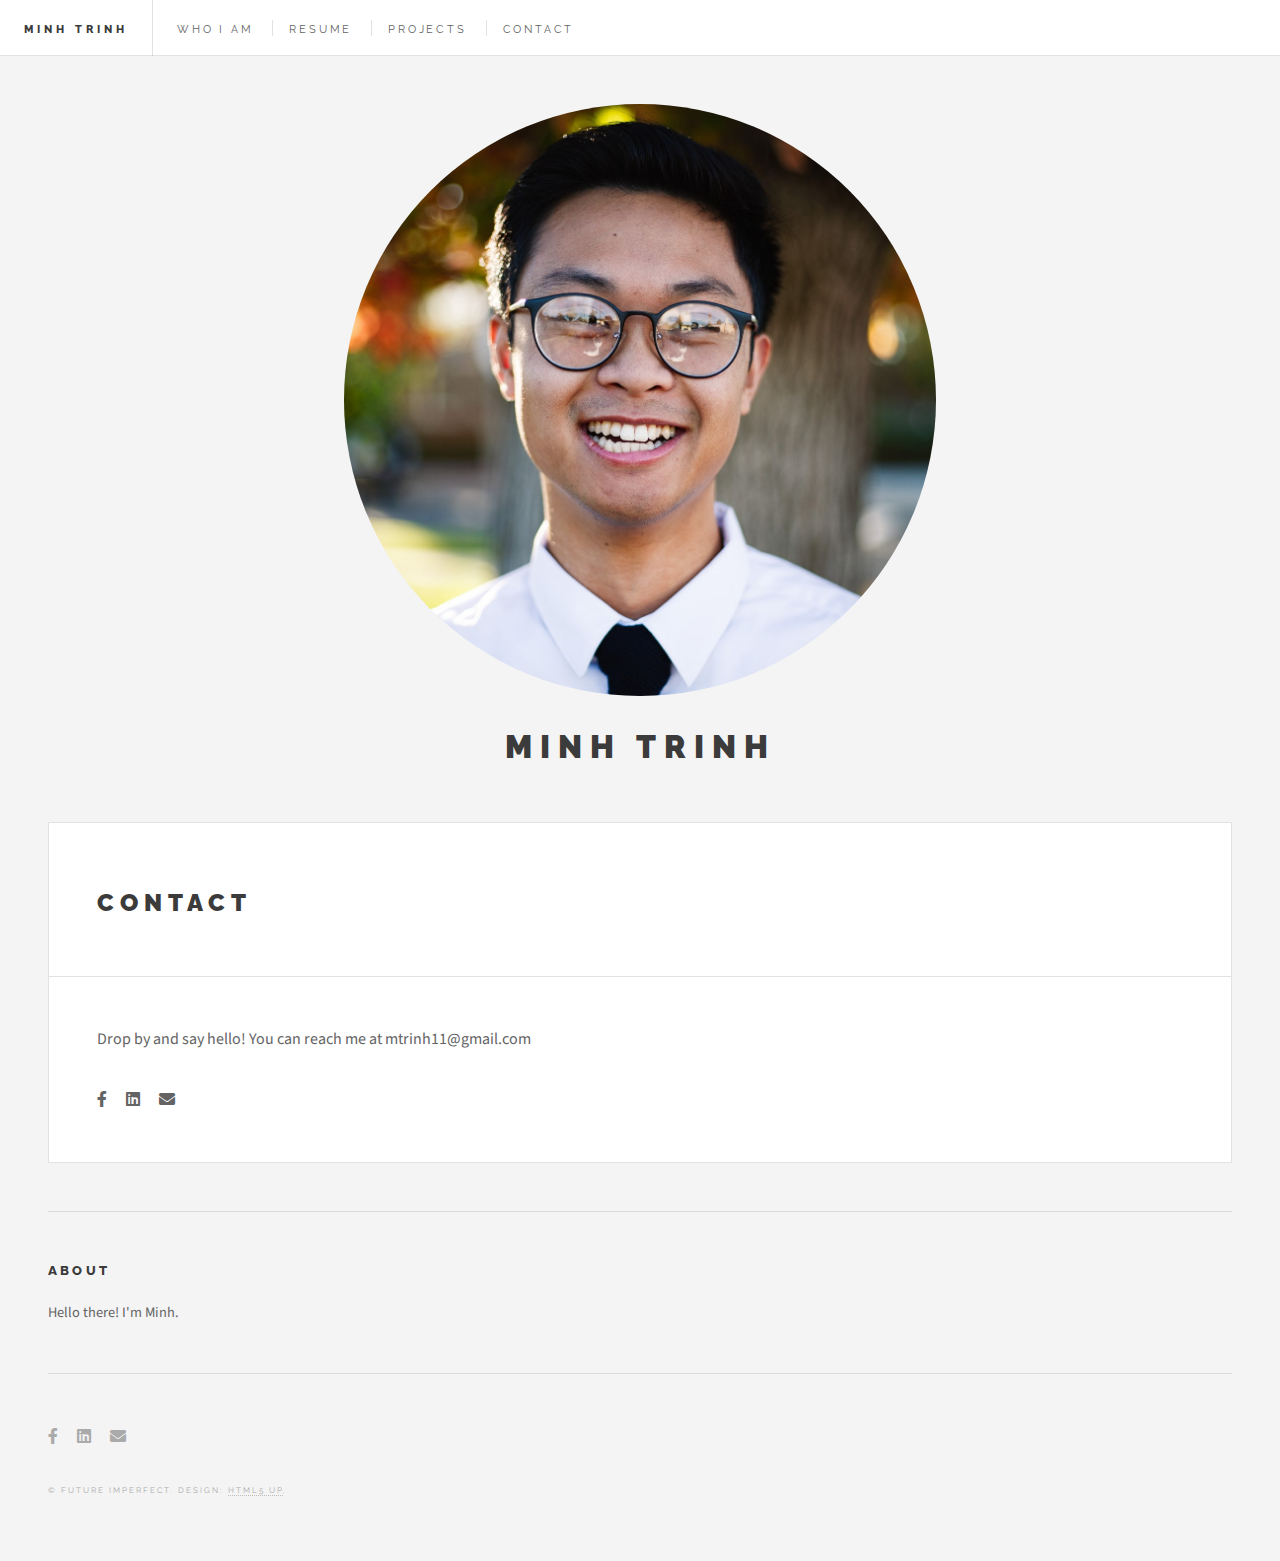
==== commit 9ed9bcde: "3rd commit" ====
--- a/contact.html
+++ b/contact.html
@@ -37,11 +37,13 @@
 								<header>
 									<div class="title">
 										<h2>Contact</a></h2>
-									</div>
+									</div>								
 								</header>
+
+								<p>Drop by and say hello! You can reach me at mtrinh11@gmail.com </p>
 								
-								<!-- Form -->
-								<section>
+								<!-- Form, Github doesn't support PHP because it's not static-->
+								<!-- <section>
 									<h3>Drop by and say hello!</h3>
 									<br>
 									<form method="post" action="send_mail.php">
@@ -62,7 +64,7 @@
 											</div>
 										</div>
 									</form>
-								</section>
+								</section> -->
 
 								<ul class="icons">
 									<!-- <li><a href="#" class="icon brands fa-twitter"><span class="label">Twitter</span></a></li> -->
@@ -82,7 +84,6 @@
 								<a href="whoiam.html" class="logo"><img src="images/profpic.jpg" alt="Profile Pic" /></a>
 								<header>
 									<h2>Minh Trinh</h2>
-									<p>currently working on: <br>  </p>
 								</header>
 							</section>
 
--- a/assets/css/main.css
+++ b/assets/css/main.css
@@ -3679,9 +3679,9 @@
 		width: 0;
 		z-index: 1;
 		right: 30px;
-		border: medium solid rgb(226, 222, 222);
+		border: medium solid whitesmoke;
 		border-width: 10px 0 10px 10px;
-		border-color: transparent transparent transparent rgb(226, 222, 222);
+		border-color: transparent transparent transparent whitesmoke;
 	}
 	
 	/* Add arrows to the right container (pointing left) */
@@ -3693,9 +3693,9 @@
 		width: 0;
 		z-index: 1;
 		left: 30px;
-		border: medium solid rgb(226, 222, 222);
+		border: medium solid whitesmoke;
 		border-width: 10px 10px 10px 0;
-		border-color: transparent rgb(226, 222, 222) transparent transparent;
+		border-color: transparent whitesmoke transparent transparent;
 	}
 	
 	/* Fix the circle for containers on the right side */
@@ -3706,7 +3706,7 @@
 	/* The actual content */
 	.content {
 		padding: 20px 30px;
-		background-color: rgb(226, 222, 222);
+		background-color: whitesmoke;
 		position: relative;
 		border-radius: 6px;
 		font-size: 90%;
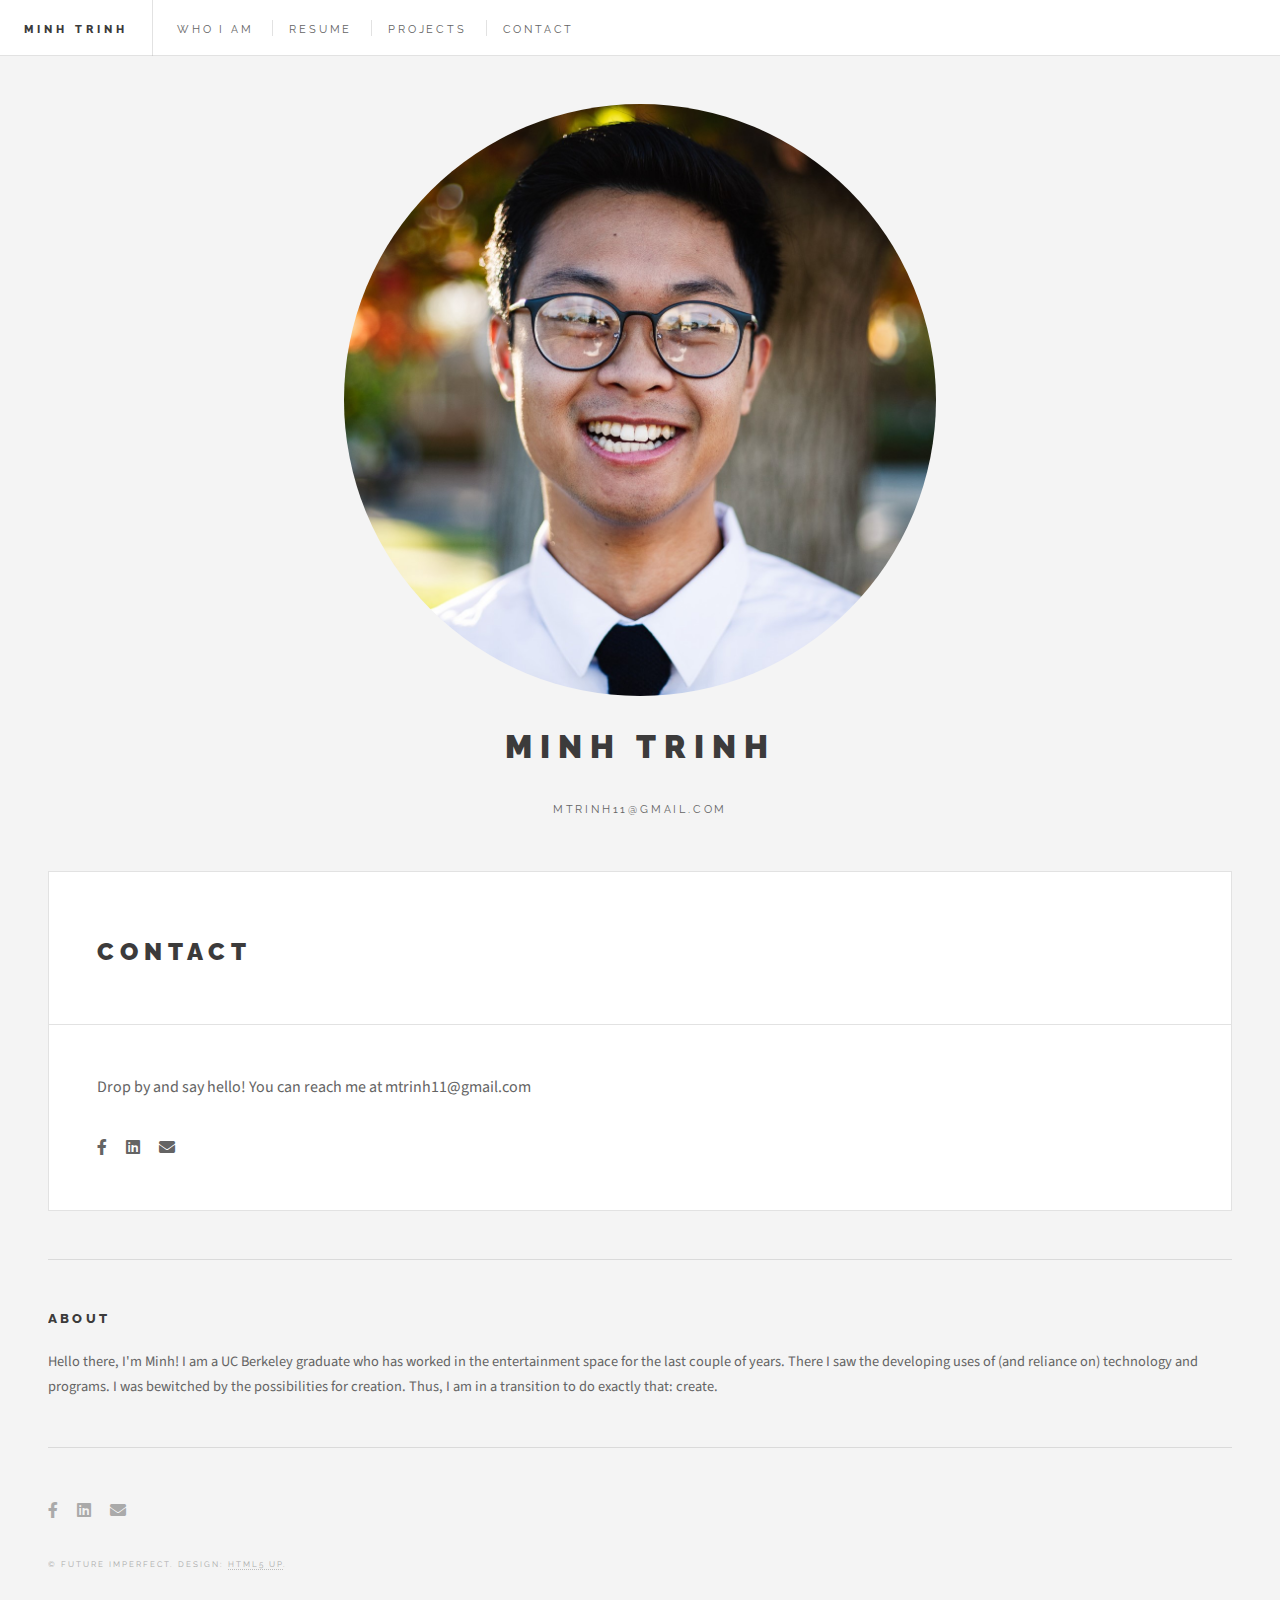
==== commit 3109979e: "added facebook icon" ====
--- a/contact.html
+++ b/contact.html
@@ -68,7 +68,7 @@
 
 								<ul class="icons">
 									<!-- <li><a href="#" class="icon brands fa-twitter"><span class="label">Twitter</span></a></li> -->
-									<li><a href="#" class="icon brands fa-facebook-f"><span class="label">Facebook</span></a></li>
+									<li><a href="https://www.facebook.com/minh.trinh.3152" class="icon brands fa-facebook-f"><span class="label">Facebook</span></a></li>
 									<!-- <li><a href="#" class="icon brands fa-quote-right"><span class="label">Quotes</span></a></li> -->
 									<li><a href="https://www.linkedin.com/in/m-trinh/" class="icon brands fa-linkedin"><span class="label">LinkedIn</span></a></li>
 									<li><a href="mailto:mtrinh11@gmail.com" class="icon solid fa-envelope"><span class="label">Email</span></a></li>
@@ -84,13 +84,16 @@
 								<a href="whoiam.html" class="logo"><img src="images/profpic.jpg" alt="Profile Pic" /></a>
 								<header>
 									<h2>Minh Trinh</h2>
+									<p>mtrinh11@gmail.com  </p>
 								</header>
 							</section>
 
 						<!-- About -->
 							<section class="blurb">
 								<h2>About</h2>
-								<p>Hello there! I'm Minh.</p>
+								<p>Hello there, I'm Minh! I am a UC Berkeley graduate who has worked in the entertainment space for the last couple of years. There
+									I saw the developing uses of (and reliance on) technology and programs. I was bewitched by the possibilities for creation. Thus, 
+									I am in a transition to do exactly that: create.</p>
 								<!-- <ul class="actions">
 									<li><a href="#" class="button">Learn More</a></li>
 								</ul> -->
@@ -100,7 +103,7 @@
 							<section id="footer">
 								<ul class="icons">
 									<!-- <li><a href="#" class="icon brands fa-twitter"><span class="label">Twitter</span></a></li> -->
-									<li><a href="#" class="icon brands fa-facebook-f"><span class="label">Facebook</span></a></li>
+									<li><a href="https://www.facebook.com/minh.trinh.3152" class="icon brands fa-facebook-f"><span class="label">Facebook</span></a></li>
 									<!-- <li><a href="#" class="icon brands fa-instagram"><span class="label">Instagram</span></a></li> -->
 									<li><a href="https://www.linkedin.com/in/m-trinh/" class="icon brands fa-linkedin"><span class="label">LinkedIn</span></a></li>
 									<li><a href="mailto:mtrinh11@gmail.com" class="icon solid fa-envelope"><span class="label">Email</span></a></li>
